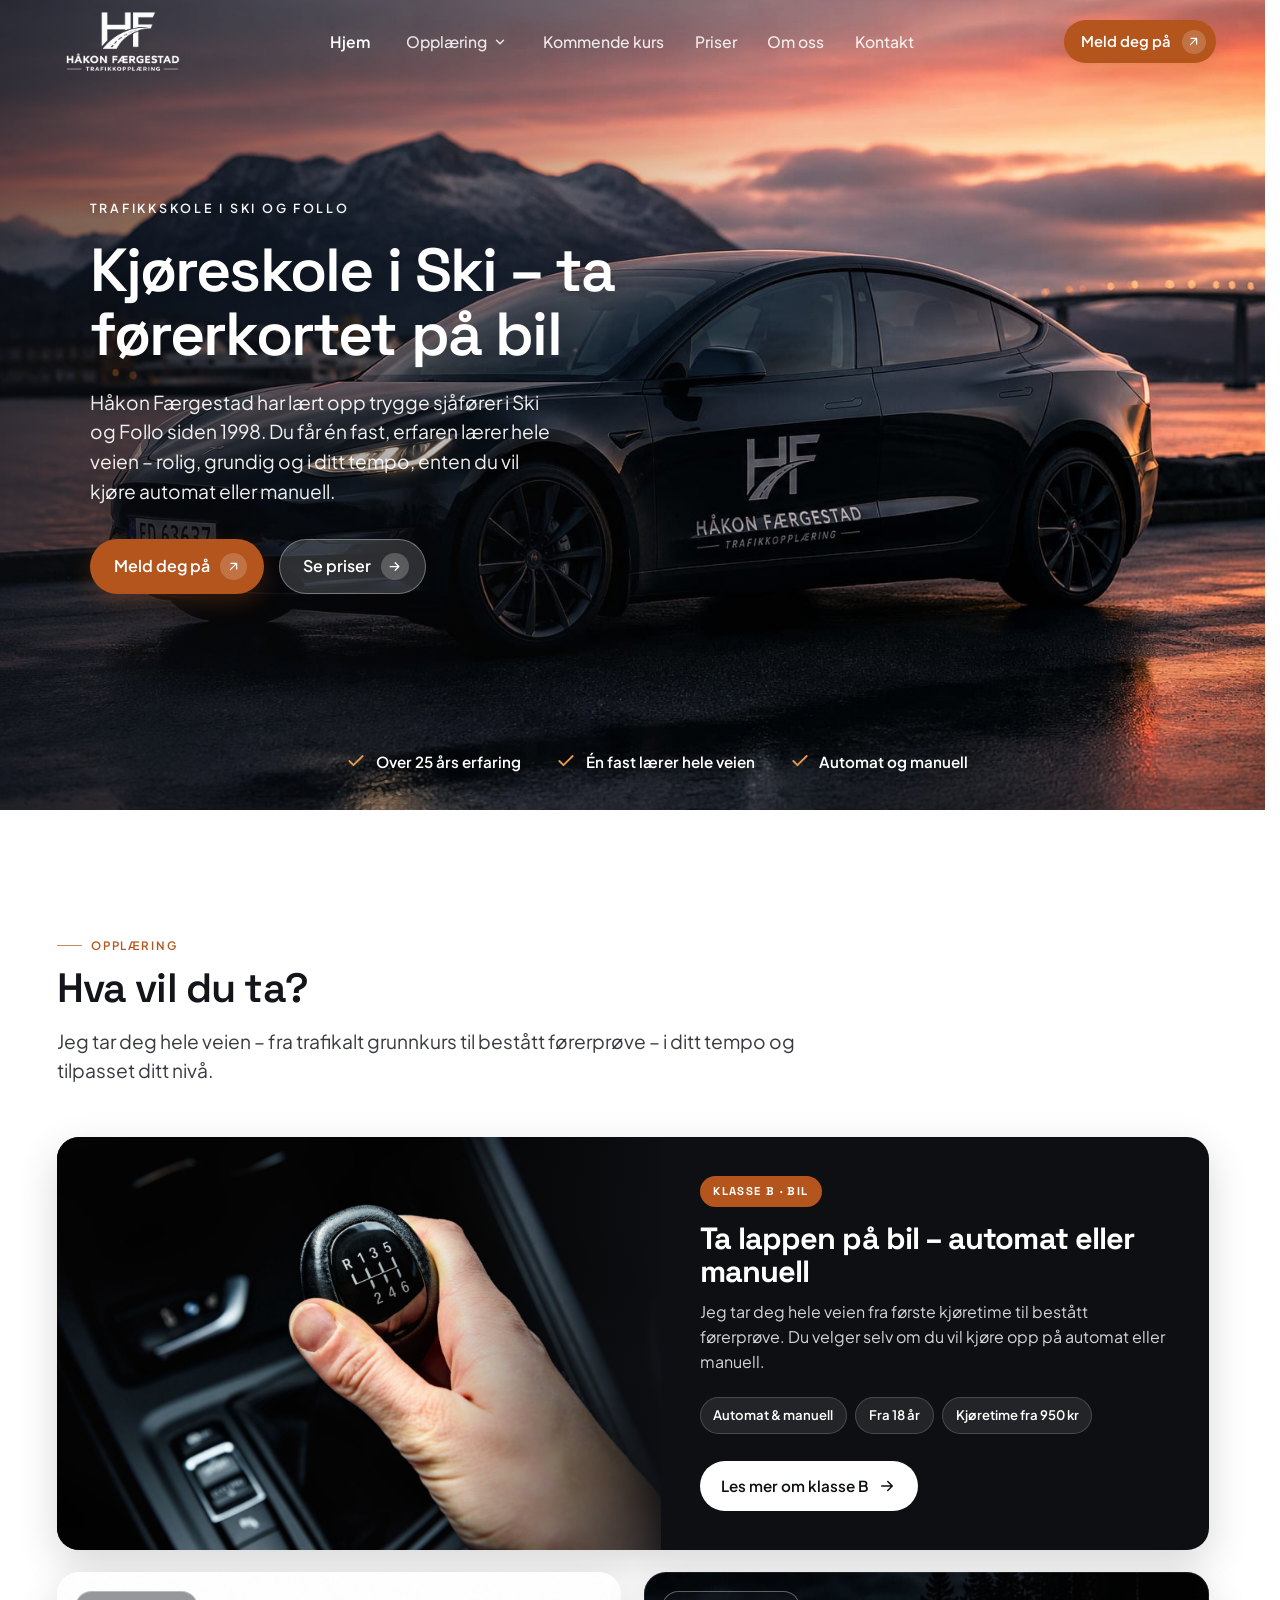
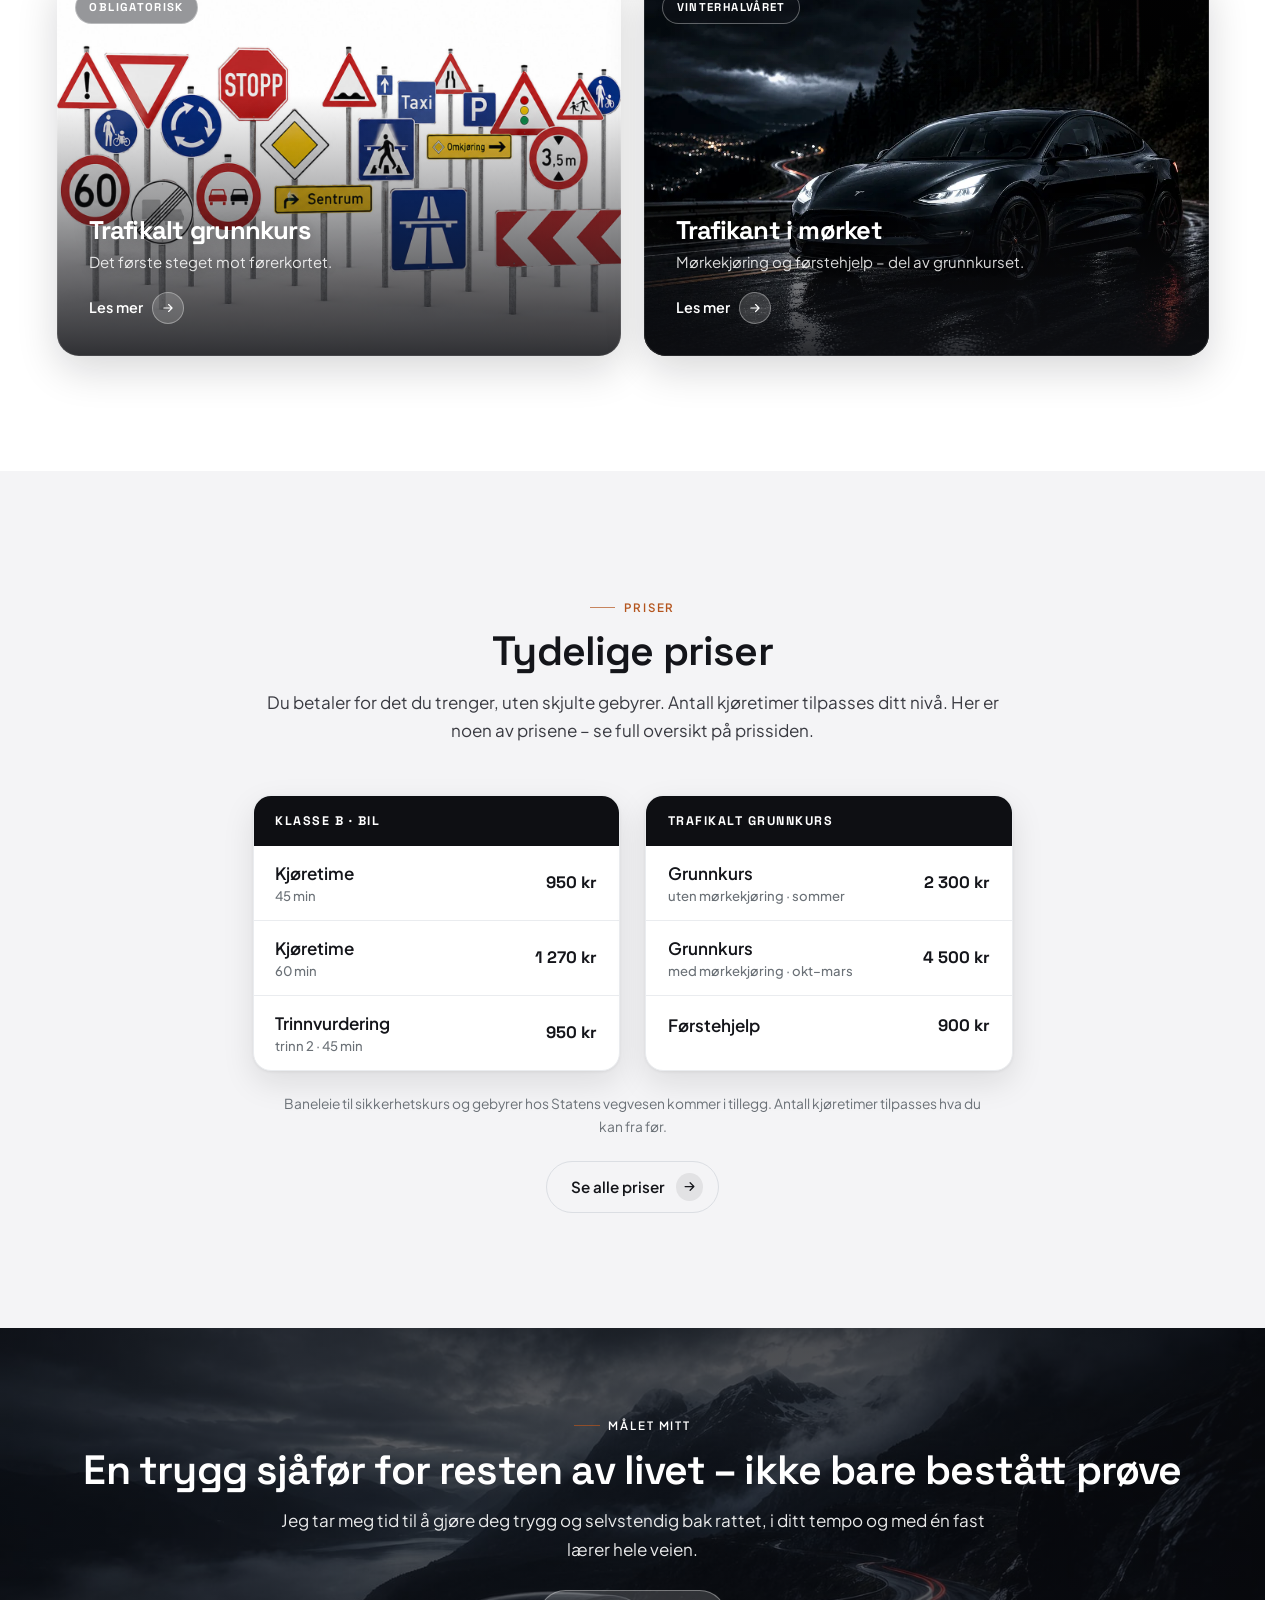
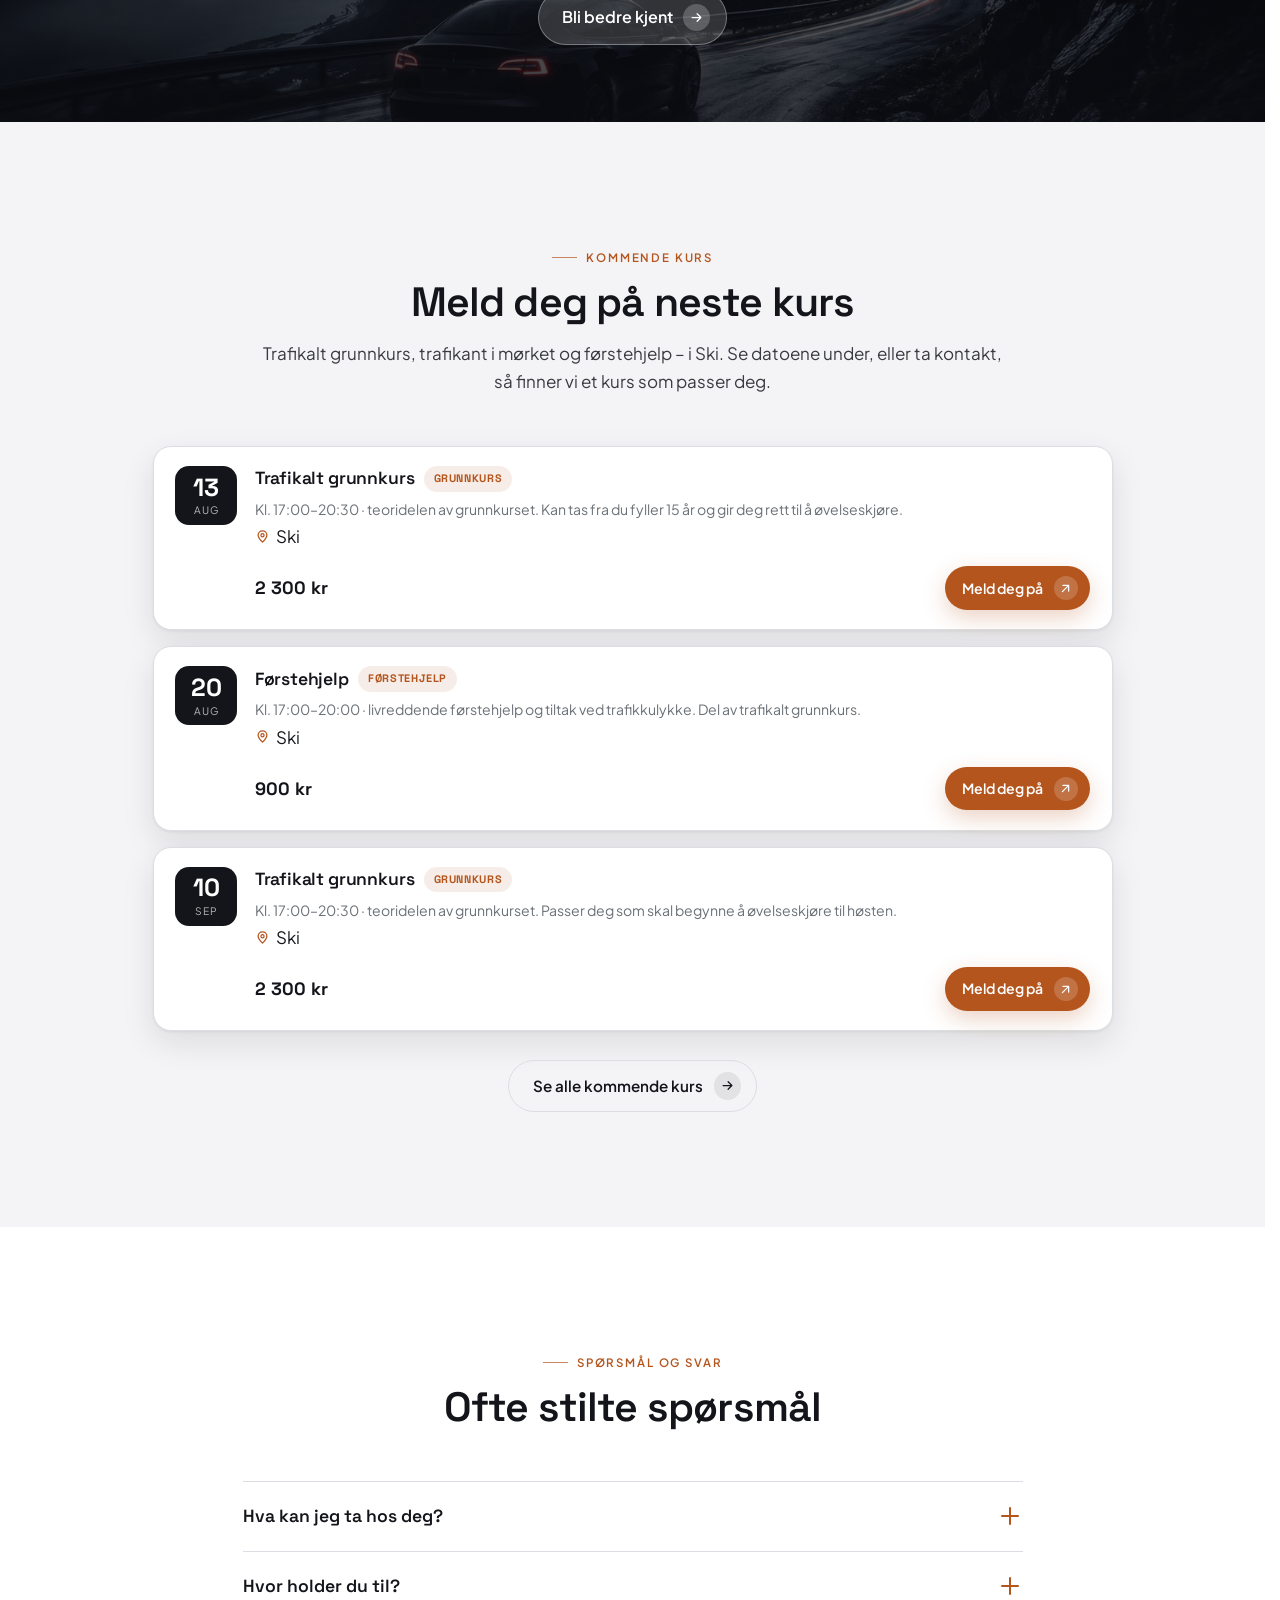
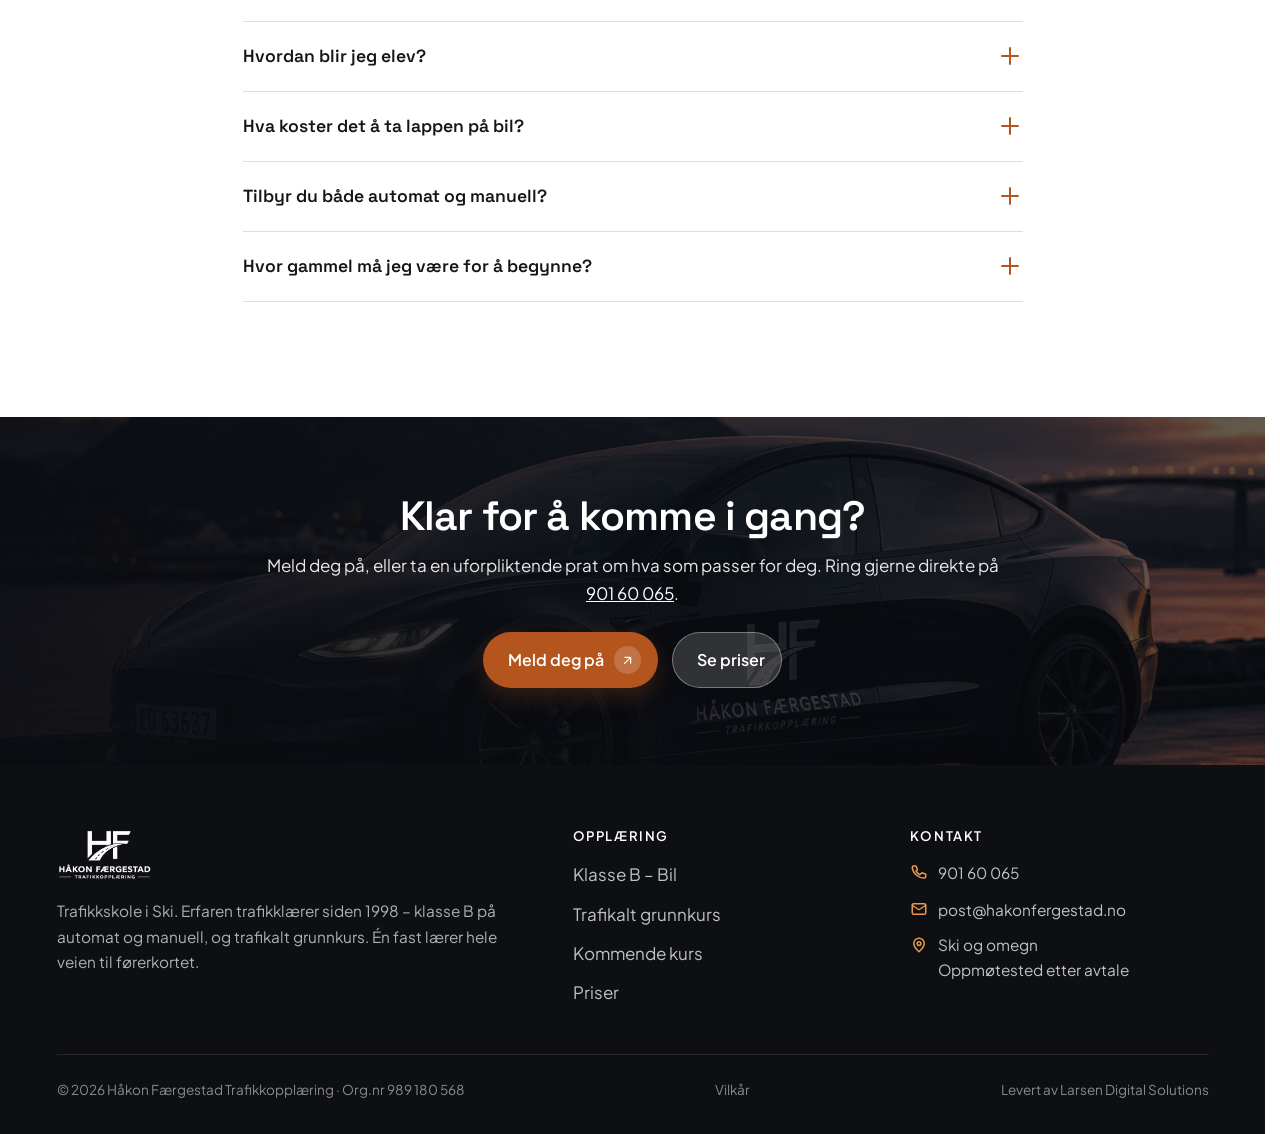
==== index.html @ 49f1399c "Håkon Færgestad Trafikkopplæring – nettside (utkast) Statisk high-end nettside for trafikkskole i Sk" ====
<!DOCTYPE html>
<html lang="nb">
<head>
  <meta charset="UTF-8">
  <meta name="viewport" content="width=device-width, initial-scale=1">
  <script>document.documentElement.classList.add('js')</script>
  <title>Trafikkskole i Ski | Håkon Færgestad Trafikkopplæring</title>
  <meta name="description" content="Ta førerkortet i Ski med Håkon Færgestad – erfaren trafikklærer siden 1998. Klasse B på automat og manuell, og trafikalt grunnkurs. Én fast lærer hele veien.">
  <link rel="canonical" href="https://hakonfergestad.no/">
  <meta name="theme-color" content="#0E0F13">
  <link rel="icon" type="image/png" href="img/favicon.png">
  <link rel="apple-touch-icon" href="img/favicon.png">
  <meta property="og:type" content="website">
  <meta property="og:site_name" content="Håkon Færgestad Trafikkopplæring">
  <meta property="og:locale" content="nb_NO">
  <meta property="og:title" content="Trafikkskole i Ski | Håkon Færgestad Trafikkopplæring">
  <meta property="og:description" content="Erfaren trafikklærer i Ski. Klasse B på automat og manuell, og trafikalt grunnkurs. Én fast lærer hele veien til førerkortet.">
  <meta property="og:url" content="https://hakonfergestad.no/">
  <meta property="og:image" content="https://hakonfergestad.no/img/og.jpg">
  <meta name="twitter:card" content="summary_large_image">
  <meta name="twitter:title" content="Trafikkskole i Ski | Håkon Færgestad Trafikkopplæring">
  <meta name="twitter:description" content="Erfaren trafikklærer i Ski. Klasse B og trafikalt grunnkurs – én fast lærer hele veien.">
  <meta name="twitter:image" content="https://hakonfergestad.no/img/og.jpg">
  <meta name="geo.region" content="NO-02">
  <meta name="geo.placename" content="Ski">
  <link rel="stylesheet" href="css/styles.css?v=41">
  <style>
    .ptease { display: grid; gap: clamp(1.1rem, 2vw, 1.6rem); }
    @media (min-width: 760px) { .ptease { grid-template-columns: 1fr 1fr; } }
    .loc-card { display: flex; flex-direction: column; padding: clamp(1.6rem, 3vw, 2.1rem); }
    .loc-card__tag { display: inline-flex; align-self: flex-start; font-family: var(--font-display); font-weight: 700; font-size: .72rem; letter-spacing: .1em; text-transform: uppercase; color: var(--accent); background: rgba(180,85,30,.1); padding: .36rem .85rem; border-radius: 999px; margin-bottom: 1rem; }
    .loc-card h3 { font-size: 1.45rem; margin-bottom: .9rem; }
    .loc-list { list-style: none; padding: 0; margin: 0 0 1.4rem; display: grid; gap: .8rem; }
    .loc-list li { display: flex; gap: .7rem; align-items: flex-start; font-size: .96rem; color: var(--ink-2); }
    .loc-list svg { flex: none; width: 19px; height: 19px; color: var(--accent); margin-top: 2px; }
    .loc-card .btn-row { margin-top: auto; }
    .prow { display: flex; align-items: center; justify-content: space-between; gap: 1rem; padding: 1rem 1.35rem; }
    .prow + .prow { border-top: 1px solid var(--hairline-soft); }
    .prow__nm { font-weight: 600; color: var(--ink); display: flex; flex-direction: column; gap: .18rem; line-height: 1.3; }
    .prow__nm small { font-weight: 500; font-size: .82rem; color: var(--muted); }
    .prow__pr { font-family: var(--font-display); font-weight: 700; font-size: 1.04rem; white-space: nowrap; color: var(--ink); }
    .pcat { background: var(--surface); border: 1px solid var(--hairline-soft); border-radius: var(--r-card); box-shadow: var(--shadow-sm); overflow: hidden; }
    .pcat__h { font-family: var(--font-display); font-weight: 700; font-size: .78rem; letter-spacing: .12em; text-transform: uppercase; color: #fff; background: var(--bg-deep); padding: .9rem 1.35rem; }
    /* Opplæring – featured + rutenett */
    .klasser { display: grid; gap: clamp(1rem, 1.8vw, 1.4rem); }
    @media (min-width: 900px) { .klasser { grid-template-columns: 1fr 1fr; } .klasse--feature { grid-column: 1 / -1; } }
    .klasse { position: relative; border-radius: 22px; overflow: hidden; isolation: isolate; text-decoration: none; box-shadow: 0 14px 40px rgba(14,15,19,.16); transition: transform .5s var(--ease), box-shadow .5s var(--ease); }
    .klasse:hover { transform: translateY(-6px); box-shadow: 0 30px 66px rgba(14,15,19,.30); }
    .klasse--feature { display: grid; background: var(--bg-deep); color: #fff; }
    @media (min-width: 760px) { .klasse--feature { grid-template-columns: 1.05fr .95fr; min-height: 360px; } .klasse__media::after { content: ''; position: absolute; inset: 0; background: linear-gradient(90deg, rgba(14,15,19,0) 62%, rgba(14,15,19,.92) 100%); } }
    .klasse__media { position: relative; min-height: 230px; overflow: hidden; }
    .klasse__media img { width: 100%; height: 100%; object-fit: cover; transition: transform 1.2s var(--ease); }
    .klasse--feature:hover .klasse__media img { transform: scale(1.06); }
    .klasse__panel { padding: clamp(1.7rem, 3vw, 2.7rem); display: flex; flex-direction: column; justify-content: center; }
    .klasse__tag { align-self: flex-start; font-family: var(--font-display); font-weight: 700; font-size: .71rem; letter-spacing: .12em; text-transform: uppercase; color: #fff; background: var(--accent); padding: .4rem .85rem; border-radius: 999px; margin-bottom: 1rem; }
    .klasse__panel h3 { font-family: var(--font-display); font-weight: 700; font-size: clamp(1.55rem, 2.4vw, 2.15rem); line-height: 1.06; letter-spacing: -.03em; color: #fff; margin: 0 0 .75rem; }
    .klasse__panel p { color: rgba(255,255,255,.82); font-size: 1rem; line-height: 1.55; margin: 0 0 1.4rem; max-width: 42ch; }
    .klasse__chips { list-style: none; padding: 0; margin: 0 0 1.7rem; display: flex; flex-wrap: wrap; gap: .5rem; }
    .klasse__chips li { font-size: .82rem; font-weight: 600; color: #fff; background: rgba(255,255,255,.09); border: 1px solid rgba(255,255,255,.17); padding: .4rem .8rem; border-radius: 999px; }
    .klasse__btn { align-self: flex-start; display: inline-flex; align-items: center; gap: .55rem; font-weight: 600; font-size: .95rem; color: var(--bg-deep); background: #fff; padding: .8rem 1.35rem; border-radius: 999px; transition: background-color .3s var(--ease), color .3s var(--ease), transform .3s var(--ease); }
    .klasse--feature:hover .klasse__btn { background: var(--accent); color: #fff; transform: translateX(3px); }
    .klasse__btn svg { width: 18px; height: 18px; }
    .klasse--img { display: flex; align-items: flex-end; min-height: 340px; color: #fff; }
    @media (min-width: 900px) { .klasse--img { min-height: 384px; } }
    .klasse--img .klasse__tag { position: absolute; top: 1.15rem; left: 1.15rem; z-index: 4; margin: 0; }
    .klasse__bg { position: absolute; inset: 0; z-index: -2; background: var(--bg-deep); }
    .klasse__bg img { width: 100%; height: 100%; object-fit: cover; transition: transform 1.2s var(--ease); }
    .klasse--img:hover .klasse__bg img { transform: scale(1.07); }
    .klasse--img::after { content: ''; position: absolute; inset: 0; z-index: -1; background: linear-gradient(180deg, rgba(14,15,19,0) 32%, rgba(14,15,19,.86) 100%); }
    .klasse--night::after { background: linear-gradient(180deg, rgba(14,15,19,.15) 0%, rgba(14,15,19,0) 34%, rgba(14,15,19,0) 58%, rgba(14,15,19,.5) 78%, rgba(14,15,19,.9) 100%); }
    .klasse--img::before { content: ''; position: absolute; inset: 0; z-index: 3; border-radius: inherit; box-shadow: inset 0 0 0 1px rgba(255,255,255,.1); transition: box-shadow .4s var(--ease); pointer-events: none; }
    .klasse--img:hover::before { box-shadow: inset 0 0 0 1.5px var(--accent); }
    .klasse__cap { padding: clamp(1.5rem, 2.6vw, 2rem); width: 100%; }
    .klasse__tag--glass { background: rgba(20,22,28,.44); border: 1px solid rgba(255,255,255,.34); }
    .klasse__cap h3 { font-family: var(--font-display); font-weight: 700; font-size: clamp(1.4rem, 2vw, 1.7rem); letter-spacing: -.03em; color: #fff; margin: 0 0 .35rem; text-shadow: 0 2px 18px rgba(0,0,0,.4); }
    .klasse__cap p { font-size: .94rem; color: rgba(255,255,255,.85); margin: 0; text-shadow: 0 1px 10px rgba(0,0,0,.35); }
    .klasse__more { display: inline-flex; align-items: center; gap: .6rem; margin-top: 1.1rem; font-weight: 600; font-size: .9rem; color: #fff; }
    .klasse__more svg { width: 32px; height: 32px; padding: 8px; border-radius: 50%; background: rgba(255,255,255,.16); border: 1px solid rgba(255,255,255,.34); transition: transform .4s var(--ease-spring), background-color .3s var(--ease), border-color .3s var(--ease); }
    .klasse--img:hover .klasse__more svg { background: var(--accent); border-color: var(--accent); transform: translateX(4px); }
  </style>
  <script type="application/ld+json">{"@context":"https://schema.org","@type":"DrivingSchool","@id":"https://hakonfergestad.no/#trafikkskole","name":"Håkon Færgestad Trafikkopplæring","description":"Trafikkskole i Ski. Føreropplæring i klasse B (automat og manuell) og trafikalt grunnkurs, med en erfaren trafikklærer.","url":"https://hakonfergestad.no/","image":"https://hakonfergestad.no/img/og.jpg","email":"post@hakonfergestad.no","telephone":"+4790160065","priceRange":"$$","foundingDate":"2006","address":{"@type":"PostalAddress","postalCode":"1400","addressLocality":"Ski","addressRegion":"Akershus","addressCountry":"NO"},"areaServed":[{"@type":"City","name":"Ski"},{"@type":"Place","name":"Nordre Follo"},{"@type":"Place","name":"Ås"},{"@type":"Place","name":"Oppegård"},{"@type":"Place","name":"Kråkstad"},{"@type":"Place","name":"Langhus"},{"@type":"Place","name":"Follo"}],"makesOffer":[{"@type":"Offer","itemOffered":{"@type":"Service","name":"Klasse B – bil (automat og manuell)"}},{"@type":"Offer","itemOffered":{"@type":"Service","name":"Trafikalt grunnkurs"}}]}</script>
</head>
<body>
  <a href="#hovedinnhold" class="skip-link">Hopp til innhold</a>

  <!-- ===================== NAV ===================== -->
  <header class="nav">
    <div class="container nav__inner">
      <a class="brand" href="index.html" aria-label="Håkon Færgestad Trafikkopplæring, forside"><img decoding="async" class="brand__logo" src="img/logo-hvit.png" alt="Håkon Færgestad Trafikkopplæring"></a>

      <nav class="nav__links" aria-label="Hovedmeny">
        <a href="index.html" aria-current="page">Hjem</a>
        <div class="has-dd">
          <button class="dd__btn" aria-haspopup="true" aria-expanded="false">Opplæring
            <svg viewBox="0 0 24 24" fill="none" stroke="currentColor" stroke-width="2.4" stroke-linecap="round" stroke-linejoin="round" aria-hidden="true"><path d="m6 9 6 6 6-6"/></svg>
          </button>
          <div class="dd__panel" role="menu">
            <a href="klasse-b.html" role="menuitem"><span class="dd__ic"><svg viewBox="0 0 24 24" fill="none" stroke="currentColor" stroke-width="2" stroke-linecap="round" stroke-linejoin="round"><path d="M5 13l1.5-4.5A2 2 0 0 1 8.4 7h7.2a2 2 0 0 1 1.9 1.5L19 13M5 13h14v4H5z"/><circle cx="8" cy="17" r="1.4"/><circle cx="16" cy="17" r="1.4"/></svg></span><span><b>Klasse B – Bil</b><span>Automat eller manuell</span></span></a>
            <a href="trafikalt-grunnkurs.html" role="menuitem"><span class="dd__ic"><svg viewBox="0 0 24 24" fill="none" stroke="currentColor" stroke-width="2" stroke-linecap="round" stroke-linejoin="round"><path d="M9 11l3 3L22 4"/><path d="M21 12v7a2 2 0 0 1-2 2H5a2 2 0 0 1-2-2V5a2 2 0 0 1 2-2h11"/></svg></span><span><b>Trafikalt grunnkurs</b><span>Obligatorisk førstesteg</span></span></a>
          </div>
        </div>
        <a href="kommende-kurs.html">Kommende kurs</a>
        <a href="priser.html">Priser</a>
        <a href="om-oss.html">Om oss</a>
        <a href="kontakt.html">Kontakt</a>
      </nav>

      <div class="nav__cta">
        <a class="btn btn--primary" href="kontakt.html">Meld deg på
          <span class="btn__icon" aria-hidden="true"><svg viewBox="0 0 24 24" fill="none" stroke="currentColor" stroke-width="2" stroke-linecap="round" stroke-linejoin="round"><path d="M7 17 17 7M8 7h9v9"/></svg></span>
        </a>
      </div>

      <button class="nav__burger" aria-label="Åpne meny" aria-expanded="false" aria-controls="mobilmeny">
        <span></span><span></span><span></span>
      </button>
    </div>
  </header>

  <!-- mobilmeny -->
  <div class="mobile-menu" id="mobilmeny">
    <a class="m-link" href="index.html">Hjem</a>
    <span class="m-link" style="cursor:default;opacity:.7">Opplæring</span>
    <div class="m-sub">
      <a href="klasse-b.html">Klasse B – Bil</a>
      <a href="trafikalt-grunnkurs.html">Trafikalt grunnkurs</a>
    </div>
    <a class="m-link" href="kommende-kurs.html">Kommende kurs</a>
    <a class="m-link" href="priser.html">Priser</a>
    <a class="m-link" href="om-oss.html">Om oss</a>
    <a class="m-link" href="kontakt.html">Kontakt</a>
    <div class="mobile-menu__foot">
      <a class="btn btn--primary btn--block" href="kontakt.html">Meld deg på
        <span class="btn__icon" aria-hidden="true"><svg viewBox="0 0 24 24" fill="none" stroke="currentColor" stroke-width="2" stroke-linecap="round" stroke-linejoin="round"><path d="M7 17 17 7M8 7h9v9"/></svg></span>
      </a>
    </div>
  </div>

  <main id="hovedinnhold">

    <!-- ===================== HERO ===================== -->
    <section class="hero">
      <div class="hero__bg" aria-hidden="true">
        <img decoding="async" src="img/hf-hero.jpg" alt="" width="1600" height="1067" fetchpriority="high">
      </div>
      <div class="hero__scrim" aria-hidden="true"></div>
      <span data-nav-sentinel style="position:absolute;top:90px;height:1px;width:1px"></span>
      <div class="container hero__inner">
        <div class="hero__main">
          <span class="eyebrow">Trafikkskole i Ski og Follo</span>
          <h1>Kjøreskole i Ski – ta førerkortet på bil</h1>
          <p class="lead">Håkon Færgestad har lært opp trygge sjåfører i Ski og Follo siden 1998. Du får én fast, erfaren lærer hele veien – rolig, grundig og i ditt tempo, enten du vil kjøre automat eller manuell.</p>
          <div class="btn-row">
            <a class="btn btn--primary btn--lg" href="kontakt.html">Meld deg på
              <span class="btn__icon" aria-hidden="true"><svg viewBox="0 0 24 24" fill="none" stroke="currentColor" stroke-width="2" stroke-linecap="round" stroke-linejoin="round"><path d="M7 17 17 7M8 7h9v9"/></svg></span>
            </a>
            <a class="btn btn--glass btn--lg" href="priser.html">Se priser
              <span class="btn__icon" aria-hidden="true"><svg viewBox="0 0 24 24" fill="none" stroke="currentColor" stroke-width="2" stroke-linecap="round" stroke-linejoin="round"><path d="M5 12h14M13 6l6 6-6 6"/></svg></span>
            </a>
          </div>
        </div>
        <div class="hero__badges">
          <span class="hero__badge"><svg viewBox="0 0 24 24" fill="none" stroke="currentColor" stroke-width="2.2" stroke-linecap="round" stroke-linejoin="round" aria-hidden="true"><path d="m20 6-11 11-5-5"/></svg>Over 25 års erfaring</span>
          <span class="hero__badge"><svg viewBox="0 0 24 24" fill="none" stroke="currentColor" stroke-width="2.2" stroke-linecap="round" stroke-linejoin="round" aria-hidden="true"><path d="m20 6-11 11-5-5"/></svg>Én fast lærer hele veien</span>
          <span class="hero__badge"><svg viewBox="0 0 24 24" fill="none" stroke="currentColor" stroke-width="2.2" stroke-linecap="round" stroke-linejoin="round" aria-hidden="true"><path d="m20 6-11 11-5-5"/></svg>Automat og manuell</span>
        </div>
      </div>
    </section>

    <!-- ===================== KLASSER ===================== -->
    <section class="section">
      <div class="container">
        <div class="section-head reveal">
          <span class="eyebrow">Opplæring</span>
          <h2 style="margin-top:.7rem">Hva vil du ta?</h2>
          <p class="lead">Jeg tar deg hele veien – fra trafikalt grunnkurs til bestått førerprøve – i ditt tempo og tilpasset ditt nivå.</p>
        </div>
        <div class="klasser">
          <a class="klasse klasse--feature reveal" href="klasse-b.html">
            <div class="klasse__media"><img decoding="async" src="img/manuell.jpg" alt="Klasse B – kjøreopplæring hos Håkon Færgestad Trafikkopplæring i Ski" loading="lazy" width="900" height="700"></div>
            <div class="klasse__panel">
              <span class="klasse__tag">Klasse B · Bil</span>
              <h3>Ta lappen på bil – automat eller manuell</h3>
              <p>Jeg tar deg hele veien fra første kjøretime til bestått førerprøve. Du velger selv om du vil kjøre opp på automat eller manuell.</p>
              <ul class="klasse__chips">
                <li>Automat &amp; manuell</li>
                <li>Fra 18 år</li>
                <li>Kjøretime fra 950 kr</li>
              </ul>
              <span class="klasse__btn">Les mer om klasse B <svg viewBox="0 0 24 24" fill="none" stroke="currentColor" stroke-width="2" stroke-linecap="round" stroke-linejoin="round" aria-hidden="true"><path d="M5 12h14M13 6l6 6-6 6"/></svg></span>
            </div>
          </a>
          <a class="klasse klasse--img reveal" data-delay="1" href="trafikalt-grunnkurs.html">
            <div class="klasse__bg"><img decoding="async" src="img/trafikalt.jpg" alt="Trafikalt grunnkurs hos Håkon Færgestad Trafikkopplæring i Ski" loading="lazy" width="720" height="560"></div>
            <div class="klasse__cap">
              <span class="klasse__tag klasse__tag--glass">Obligatorisk</span>
              <h3>Trafikalt grunnkurs</h3>
              <p>Det første steget mot førerkortet.</p>
              <span class="klasse__more">Les mer <svg viewBox="0 0 24 24" fill="none" stroke="currentColor" stroke-width="2" stroke-linecap="round" stroke-linejoin="round" aria-hidden="true"><path d="M5 12h14M13 6l6 6-6 6"/></svg></span>
            </div>
          </a>
          <a class="klasse klasse--img klasse--night reveal" data-delay="2" href="trafikalt-grunnkurs.html#morket">
            <div class="klasse__bg"><img decoding="async" src="img/morkekjoring.webp" alt="Trafikant i mørket – mørkekjøring hos Håkon Færgestad Trafikkopplæring" loading="lazy" width="1000" height="667"></div>
            <div class="klasse__cap">
              <span class="klasse__tag klasse__tag--glass">Vinterhalvåret</span>
              <h3>Trafikant i mørket</h3>
              <p>Mørkekjøring og førstehjelp – del av grunnkurset.</p>
              <span class="klasse__more">Les mer <svg viewBox="0 0 24 24" fill="none" stroke="currentColor" stroke-width="2" stroke-linecap="round" stroke-linejoin="round" aria-hidden="true"><path d="M5 12h14M13 6l6 6-6 6"/></svg></span>
            </div>
          </a>
        </div>
      </div>
    </section>

    <!-- ===================== PRISER (teaser) ===================== -->
    <section class="section section--soft">
      <div class="container">
        <div class="section-head section-head--center reveal">
          <span class="eyebrow eyebrow--center">Priser</span>
          <h2>Tydelige priser</h2>
          <p class="measure" style="margin:.9rem auto 0">Du betaler for det du trenger, uten skjulte gebyrer. Antall kjøretimer tilpasses ditt nivå. Her er noen av prisene – se full oversikt på prissiden.</p>
        </div>
        <div class="ptease reveal" style="max-width:760px;margin-inline:auto">
          <div class="pcat">
            <div class="pcat__h">Klasse B · bil</div>
            <div class="prow"><span class="prow__nm">Kjøretime<small>45 min</small></span><span class="prow__pr">950 kr</span></div>
            <div class="prow"><span class="prow__nm">Kjøretime<small>60 min</small></span><span class="prow__pr">1 270 kr</span></div>
            <div class="prow"><span class="prow__nm">Trinnvurdering<small>trinn 2 · 45 min</small></span><span class="prow__pr">950 kr</span></div>
          </div>
          <div class="pcat">
            <div class="pcat__h">Trafikalt grunnkurs</div>
            <div class="prow"><span class="prow__nm">Grunnkurs<small>uten mørkekjøring · sommer</small></span><span class="prow__pr">2 300 kr</span></div>
            <div class="prow"><span class="prow__nm">Grunnkurs<small>med mørkekjøring · okt–mars</small></span><span class="prow__pr">4 500 kr</span></div>
            <div class="prow"><span class="prow__nm">Førstehjelp</span><span class="prow__pr">900 kr</span></div>
          </div>
        </div>
        <p class="price-note center" style="margin-top:1.4rem;max-width:70ch;margin-inline:auto">Baneleie til sikkerhetskurs og gebyrer hos Statens vegvesen kommer i tillegg. Antall kjøretimer tilpasses hva du kan fra før.</p>
        <div class="center reveal" style="margin-top:1.4rem">
          <a class="btn btn--ghost" href="priser.html">Se alle priser<span class="btn__icon" aria-hidden="true"><svg viewBox="0 0 24 24" fill="none" stroke="currentColor" stroke-width="2" stroke-linecap="round" stroke-linejoin="round"><path d="M5 12h14M13 6l6 6-6 6"/></svg></span></a>
        </div>
      </div>
    </section>

    <!-- ===================== STATEMENT-BÅND ===================== -->
    <section class="cta-band section--tight">
      <div class="cta-band__bg" aria-hidden="true"><img decoding="async" loading="lazy" src="img/hf-bg.jpg" alt=""></div>
      <div class="cta-band__scrim" aria-hidden="true" style="background:linear-gradient(180deg, rgba(11,13,18,.74) 0%, rgba(11,13,18,.64) 55%, rgba(11,13,18,.82) 100%)"></div>
      <div class="container center">
        <span class="eyebrow eyebrow--center" style="color:#fff">Målet mitt</span>
        <h2 style="margin-top:.8rem">En trygg sjåfør for resten av livet – ikke bare bestått prøve</h2>
        <p class="measure" style="margin:.9rem auto 1.7rem">Jeg tar meg tid til å gjøre deg trygg og selvstendig bak rattet, i ditt tempo og med én fast lærer hele veien.</p>
        <div class="btn-row" style="justify-content:center">
          <a class="btn btn--glass btn--lg" href="om-oss.html">Bli bedre kjent<span class="btn__icon" aria-hidden="true"><svg viewBox="0 0 24 24" fill="none" stroke="currentColor" stroke-width="2" stroke-linecap="round" stroke-linejoin="round"><path d="M5 12h14M13 6l6 6-6 6"/></svg></span></a>
        </div>
      </div>
    </section>

    <!-- ===================== KOMMENDE KURS ===================== -->
    <section class="section section--soft">
      <div class="container">
        <div class="section-head section-head--center reveal">
          <span class="eyebrow eyebrow--center">Kommende kurs</span>
          <h2>Meld deg på neste kurs</h2>
          <p class="measure" style="margin:.9rem auto 0">Trafikalt grunnkurs, trafikant i mørket og førstehjelp – i Ski. Se datoene under, eller ta kontakt, så finner vi et kurs som passer deg.</p>
        </div>
        <div class="ko-grid reveal">
          <article class="ko-card">
            <div class="ko-date"><b>13</b><span>Aug</span></div>
            <div class="ko-body">
              <div class="ko-top"><h3>Trafikalt grunnkurs</h3><span class="ko-tag">Grunnkurs</span></div>
              <p class="ko-meta">Kl. 17:00–20:30 · teoridelen av grunnkurset. Kan tas fra du fyller 15 år og gir deg rett til å øvelseskjøre.</p>
              <div class="ko-loc"><svg viewBox="0 0 24 24" fill="none" stroke="currentColor" stroke-width="2" stroke-linecap="round" stroke-linejoin="round" aria-hidden="true"><path d="M12 21s-7-6.5-7-11a7 7 0 0 1 14 0c0 4.5-7 11-7 11Z"/><circle cx="12" cy="10" r="2.5"/></svg><span>Ski</span></div>
              <div class="ko-foot"><span class="ko-price">2 300 kr</span><a class="btn btn--primary btn--sm" href="kontakt.html">Meld deg på<span class="btn__icon" aria-hidden="true"><svg viewBox="0 0 24 24" fill="none" stroke="currentColor" stroke-width="2" stroke-linecap="round" stroke-linejoin="round"><path d="M7 17 17 7M8 7h9v9"/></svg></span></a></div>
            </div>
          </article>
          <article class="ko-card">
            <div class="ko-date"><b>20</b><span>Aug</span></div>
            <div class="ko-body">
              <div class="ko-top"><h3>Førstehjelp</h3><span class="ko-tag">Førstehjelp</span></div>
              <p class="ko-meta">Kl. 17:00–20:00 · livreddende førstehjelp og tiltak ved trafikkulykke. Del av trafikalt grunnkurs.</p>
              <div class="ko-loc"><svg viewBox="0 0 24 24" fill="none" stroke="currentColor" stroke-width="2" stroke-linecap="round" stroke-linejoin="round" aria-hidden="true"><path d="M12 21s-7-6.5-7-11a7 7 0 0 1 14 0c0 4.5-7 11-7 11Z"/><circle cx="12" cy="10" r="2.5"/></svg><span>Ski</span></div>
              <div class="ko-foot"><span class="ko-price">900 kr</span><a class="btn btn--primary btn--sm" href="kontakt.html">Meld deg på<span class="btn__icon" aria-hidden="true"><svg viewBox="0 0 24 24" fill="none" stroke="currentColor" stroke-width="2" stroke-linecap="round" stroke-linejoin="round"><path d="M7 17 17 7M8 7h9v9"/></svg></span></a></div>
            </div>
          </article>
          <article class="ko-card">
            <div class="ko-date"><b>10</b><span>Sep</span></div>
            <div class="ko-body">
              <div class="ko-top"><h3>Trafikalt grunnkurs</h3><span class="ko-tag">Grunnkurs</span></div>
              <p class="ko-meta">Kl. 17:00–20:30 · teoridelen av grunnkurset. Passer deg som skal begynne å øvelseskjøre til høsten.</p>
              <div class="ko-loc"><svg viewBox="0 0 24 24" fill="none" stroke="currentColor" stroke-width="2" stroke-linecap="round" stroke-linejoin="round" aria-hidden="true"><path d="M12 21s-7-6.5-7-11a7 7 0 0 1 14 0c0 4.5-7 11-7 11Z"/><circle cx="12" cy="10" r="2.5"/></svg><span>Ski</span></div>
              <div class="ko-foot"><span class="ko-price">2 300 kr</span><a class="btn btn--primary btn--sm" href="kontakt.html">Meld deg på<span class="btn__icon" aria-hidden="true"><svg viewBox="0 0 24 24" fill="none" stroke="currentColor" stroke-width="2" stroke-linecap="round" stroke-linejoin="round"><path d="M7 17 17 7M8 7h9v9"/></svg></span></a></div>
            </div>
          </article>
        </div>
        <div class="center reveal" style="margin-top:1.8rem"><a class="btn btn--ghost" href="kommende-kurs.html">Se alle kommende kurs<span class="btn__icon" aria-hidden="true"><svg viewBox="0 0 24 24" fill="none" stroke="currentColor" stroke-width="2" stroke-linecap="round" stroke-linejoin="round"><path d="M5 12h14M13 6l6 6-6 6"/></svg></span></a></div>
      </div>
    </section>

    <!-- ===================== FAQ ===================== -->
    <section class="section">
      <div class="container">
        <div class="section-head section-head--center reveal">
          <span class="eyebrow eyebrow--center">Spørsmål og svar</span>
          <h2>Ofte stilte spørsmål</h2>
        </div>
        <div class="faq reveal" style="max-width:780px;margin-inline:auto">
          <details><summary>Hva kan jeg ta hos deg? <span class="faq__icon" aria-hidden="true"></span></summary><div class="faq__body"><p>Jeg tilbyr klasse B (bil – automat og manuell) og trafikalt grunnkurs med trafikant i mørket og førstehjelp. Jeg holder til i Ski og kjører i Ski og Follo-området.</p></div></details>
          <details><summary>Hvor holder du til? <span class="faq__icon" aria-hidden="true"></span></summary><div class="faq__body"><p>Jeg er i Ski, og opplæringen foregår i Ski, Nordre Follo og resten av Follo. Vi avtaler oppmøtested som passer deg. Ta kontakt på <a href="tel:+4790160065">901 60 065</a> eller <a href="mailto:post@hakonfergestad.no">post@hakonfergestad.no</a>.</p></div></details>
          <details><summary>Hvordan blir jeg elev? <span class="faq__icon" aria-hidden="true"></span></summary><div class="faq__body"><p>Ta kontakt via «Meld deg på», ring eller send e-post, så registrerer jeg deg som elev og vi avtaler oppstart og kjøretimer direkte. Du trenger ikke logge inn noe sted.</p></div></details>
          <details><summary>Hva koster det å ta lappen på bil? <span class="faq__icon" aria-hidden="true"></span></summary><div class="faq__body"><p>Du betaler for det du trenger. En kjøretime på 45 minutter koster 950 kr, og antall timer tilpasses hva du kan fra før. Se full oversikt på <a href="priser.html">prissiden</a>. Baneleie og gebyrer hos Statens vegvesen kommer i tillegg.</p></div></details>
          <details><summary>Tilbyr du både automat og manuell? <span class="faq__icon" aria-hidden="true"></span></summary><div class="faq__body"><p>Ja. Tar du førerprøven på automat, gjelder førerkortet kun automatbiler. Med manuell lærer du clutch og gir og kan kjøre alle biler. Vi finner ut sammen hva som passer best for deg.</p></div></details>
          <details><summary>Hvor gammel må jeg være for å begynne? <span class="faq__icon" aria-hidden="true"></span></summary><div class="faq__body"><p>Du kan ta trafikalt grunnkurs fra du fyller 15 år og øvelseskjøre bil fra 16 år. Førerkort i klasse B får du tidligst ved fylte 18 år.</p></div></details>
        </div>
      </div>
    </section>
    <script type="application/ld+json">{"@context":"https://schema.org","@type":"FAQPage","mainEntity":[{"@type":"Question","name":"Hva kan jeg ta hos deg?","acceptedAnswer":{"@type":"Answer","text":"Klasse B (bil – automat og manuell) og trafikalt grunnkurs med trafikant i mørket og førstehjelp. Håkon Færgestad holder til i Ski og kjører i Ski og Follo-området."}},{"@type":"Question","name":"Hvor holder du til?","acceptedAnswer":{"@type":"Answer","text":"I Ski. Opplæringen foregår i Ski, Nordre Follo og resten av Follo, med oppmøtested etter avtale. Ta kontakt på 901 60 065 eller post@hakonfergestad.no."}},{"@type":"Question","name":"Hva koster det å ta lappen på bil?","acceptedAnswer":{"@type":"Answer","text":"En kjøretime på 45 minutter koster 950 kr, og antall timer tilpasses hva du kan fra før. Baneleie og gebyrer hos Statens vegvesen kommer i tillegg."}},{"@type":"Question","name":"Tilbyr du både automat og manuell?","acceptedAnswer":{"@type":"Answer","text":"Ja. Tar du førerprøven på automat, gjelder førerkortet kun automatbiler. Med manuell kan du kjøre alle biler."}},{"@type":"Question","name":"Hvor gammel må jeg være for å begynne?","acceptedAnswer":{"@type":"Answer","text":"Trafikalt grunnkurs fra 15 år, øvelseskjøring bil fra 16 år, førerkort klasse B fra 18 år."}}]}</script>

    <!-- ===================== CTA ===================== -->
    <section class="cta-band section--tight">
      <div class="cta-band__bg" aria-hidden="true"><img decoding="async" src="img/hf-hero.jpg" alt=""></div>
      <div class="cta-band__scrim" aria-hidden="true"></div>
      <div class="container center">
        <h2>Klar for å komme i gang?</h2>
        <p class="measure" style="margin:.8rem auto 1.6rem">Meld deg på, eller ta en uforpliktende prat om hva som passer for deg. Ring gjerne direkte på <a href="tel:+4790160065" style="color:#fff;text-decoration:underline">901 60 065</a>.</p>
        <div class="btn-row" style="justify-content:center">
          <a class="btn btn--primary btn--lg" href="kontakt.html">Meld deg på<span class="btn__icon" aria-hidden="true"><svg viewBox="0 0 24 24" fill="none" stroke="currentColor" stroke-width="2" stroke-linecap="round" stroke-linejoin="round"><path d="M7 17 17 7M8 7h9v9"/></svg></span></a>
          <a class="btn btn--glass btn--lg" href="priser.html">Se priser</a>
        </div>
      </div>
    </section>

  </main>

  <!-- ===================== FOOTER ===================== -->
  <footer class="footer">
    <div class="container">
      <div class="footer__grid">
        <div>
          <a class="brand" href="index.html" aria-label="Håkon Færgestad Trafikkopplæring, forside">
            <img decoding="async" class="brand__logo" src="img/logo-hvit.png" style="height:52px;width:auto;background:none;padding:0;border:0;border-radius:0;box-shadow:none" alt="Håkon Færgestad Trafikkopplæring">
          </a>
          <p class="footer__about">Trafikkskole i Ski. Erfaren trafikklærer siden 1998 – klasse B på automat og manuell, og trafikalt grunnkurs. Én fast lærer hele veien til førerkortet.</p>
        </div>
        <div>
          <h4>Opplæring</h4>
          <ul>
            <li><a href="klasse-b.html">Klasse B – Bil</a></li>
            <li><a href="trafikalt-grunnkurs.html">Trafikalt grunnkurs</a></li>
            <li><a href="kommende-kurs.html">Kommende kurs</a></li>
            <li><a href="priser.html">Priser</a></li>
          </ul>
        </div>
        <div>
          <h4>Kontakt</h4>
          <ul class="footer__contact">
            <li><svg viewBox="0 0 24 24" fill="none" stroke="currentColor" stroke-width="2" stroke-linecap="round" stroke-linejoin="round" aria-hidden="true"><path d="M5 4h3l2 5-2 1.5a11 11 0 0 0 5 5L16 13l5 2v3a2 2 0 0 1-2 2A16 16 0 0 1 3 6a2 2 0 0 1 2-2Z"/></svg><a href="tel:+4790160065">901 60 065</a></li><li><svg viewBox="0 0 24 24" fill="none" stroke="currentColor" stroke-width="2" stroke-linecap="round" stroke-linejoin="round" aria-hidden="true"><rect x="3" y="5" width="18" height="14" rx="2"/><path d="m3 7 9 6 9-6"/></svg><a href="mailto:post@hakonfergestad.no">post@hakonfergestad.no</a></li>
            <li><svg viewBox="0 0 24 24" fill="none" stroke="currentColor" stroke-width="2" stroke-linecap="round" stroke-linejoin="round" aria-hidden="true"><path d="M12 21s-7-6.5-7-11a7 7 0 0 1 14 0c0 4.5-7 11-7 11Z"/><circle cx="12" cy="10" r="2.5"/></svg><span style="line-height:1.6">Ski og omegn<br>Oppmøtested etter avtale</span></li>
          </ul>
        </div>
      </div>
      <div class="footer__bar">
        <span>© <span data-year>2026</span> Håkon Færgestad Trafikkopplæring · Org.nr 989 180 568</span>
        <a href="vilkar.html">Vilkår</a>
        <span>Levert av Larsen Digital Solutions</span>
      </div>
    </div>
  </footer>

  <!-- mobil sticky-bar -->
  <div class="mbar">
    <a class="btn btn--ghost" href="priser.html">Se priser</a>
    <a class="btn btn--primary" href="kontakt.html">Meld deg på
      <span class="btn__icon" aria-hidden="true"><svg viewBox="0 0 24 24" fill="none" stroke="currentColor" stroke-width="2" stroke-linecap="round" stroke-linejoin="round"><path d="M7 17 17 7M8 7h9v9"/></svg></span>
    </a>
  </div>

  <script src="js/main.js?v=13" defer></script>
</body>
</html>
---- css/styles.css ----
/* =====================================================================
   Thor Trafikk — designsystem (Molde)
   Palett: "Veibane". Grønn = funksjonell aksent (handling/godkjent),
   rød = sjelden merkevare-spark (logo, tynn understrek), gull = stjerner.
   Radius: knapper = pill, kort = 18px, input = 10px.
   Fonter: Space Grotesk (display) + Plus Jakarta Sans (brødtekst), selvhostet.
   ===================================================================== */

/* ---------- Fonter ---------- */
@font-face { font-family: 'Space Grotesk'; font-style: normal; font-weight: 500; font-display: swap; src: url('../fonts/space-grotesk-500.woff2') format('woff2'); }
@font-face { font-family: 'Space Grotesk'; font-style: normal; font-weight: 600; font-display: swap; src: url('../fonts/space-grotesk-600.woff2') format('woff2'); }
@font-face { font-family: 'Space Grotesk'; font-style: normal; font-weight: 700; font-display: swap; src: url('../fonts/space-grotesk-700.woff2') format('woff2'); }
@font-face { font-family: 'Plus Jakarta Sans'; font-style: normal; font-weight: 400; font-display: swap; src: url('../fonts/jakarta-400.woff2') format('woff2'); }
@font-face { font-family: 'Plus Jakarta Sans'; font-style: normal; font-weight: 500; font-display: swap; src: url('../fonts/jakarta-500.woff2') format('woff2'); }
@font-face { font-family: 'Plus Jakarta Sans'; font-style: normal; font-weight: 600; font-display: swap; src: url('../fonts/jakarta-600.woff2') format('woff2'); }
@font-face { font-family: 'Plus Jakarta Sans'; font-style: normal; font-weight: 700; font-display: swap; src: url('../fonts/jakarta-700.woff2') format('woff2'); }

/* ---------- Tokens ---------- */
:root {
  --ink: #14151A;          /* tekst – nær sort */
  --ink-2: #3A3B42;        /* sekundær tekst */
  --muted: #6B7177;        /* dempet */
  --brand: #17181D;        /* nær sort: solid-nav-lenker, aksent på lyst */
  --brand-dark: #000000;
  --accent: #B4551E;       /* HF kobber/amber – CTA-bakgrunn (hvit tekst, AA ~4.9:1) */
  --accent-hover: #9A4718;
  --accent-bright: #E8994F;/* dekor: lys amber på mørk bakgrunn */
  --spark: #B4551E;        /* kobber-spark fra solnedgangen i heroen */
  --gold: #E8994F;         /* stjerner / dekor */
  --bg: #FFFFFF;           /* hvit base – luftig; kort popper via kant + skygge */
  --bg-soft: #F4F4F6;      /* svært lett grå vekslingsseksjon */
  --bg-deep: #0E0F13;      /* mørk seksjon / footer – nær sort */
  --surface: #FFFFFF;
  --hairline: #DBDEE3;
  --hairline-soft: #EAECEF;

  --r-card: 18px;
  --r-card-inner: 12px;
  --r-input: 10px;
  --r-sm: 8px;
  --r-pill: 999px;

  --shadow-sm: 0 1px 3px rgba(17,18,22,.06), 0 12px 32px rgba(17,18,22,.10);
  --shadow-md: 0 6px 20px rgba(17,18,22,.08), 0 22px 48px rgba(17,18,22,.12);
  --shadow-lg: 0 30px 70px rgba(23,24,29,.16);

  --ease: cubic-bezier(0.16, 1, 0.3, 1);
  --ease-spring: cubic-bezier(0.32, 0.72, 0, 1);

  --font-display: 'Space Grotesk', ui-sans-serif, system-ui, sans-serif;
  --font-body: 'Plus Jakarta Sans', ui-sans-serif, system-ui, sans-serif;

  --maxw: 1200px;
  --nav-h: 84px;
}

/* ---------- Reset / base ---------- */
*, *::before, *::after { box-sizing: border-box; }
* { margin: 0; }
html { scroll-behavior: smooth; -webkit-text-size-adjust: 100%; scrollbar-gutter: stable; scroll-padding-top: calc(var(--nav-h) + 16px); }
body {
  font-family: var(--font-body);
  color: var(--ink);
  background: var(--bg);
  font-size: 1.0625rem;
  line-height: 1.65;
  -webkit-font-smoothing: antialiased;
  text-rendering: optimizeLegibility;
  overflow-x: hidden;
}
img { display: block; max-width: 100%; height: auto; }
a { color: inherit; text-decoration: none; }
button { font: inherit; cursor: pointer; }
[hidden] { display: none !important; }
:focus-visible { outline: 2px solid var(--accent-bright); outline-offset: 3px; border-radius: 4px; }

/* ---------- Typografi ---------- */
h1, h2, h3, h4 { font-family: var(--font-display); font-weight: 600; line-height: 1.08; letter-spacing: -0.02em; color: var(--ink); }
.h-display { font-size: clamp(2.6rem, 6vw, 4.6rem); font-weight: 700; line-height: 1.02; letter-spacing: -0.03em; }
h1 { font-size: clamp(2.1rem, 4.2vw, 3.25rem); }
h2 { font-size: clamp(1.8rem, 3.2vw, 2.6rem); }
h3 { font-size: clamp(1.2rem, 1.6vw, 1.45rem); letter-spacing: -0.01em; }
p { color: var(--ink-2); }
.lead { font-size: clamp(1.1rem, 1.5vw, 1.3rem); color: var(--ink-2); line-height: 1.55; }
.measure { max-width: 62ch; }
.muted { color: var(--muted); }
strong { font-weight: 600; color: var(--ink); }
.prose p + p { margin-top: 1rem; }
.prose h3 { margin: 2rem 0 .6rem; }
.prose ul { margin: 1rem 0 0; padding-left: 0; list-style: none; display: grid; gap: .7rem; }
.prose ul li { position: relative; padding-left: 1.6rem; color: var(--ink-2); }
.prose ul li::before { content: ""; position: absolute; left: 0; top: .62em; width: 8px; height: 8px; border-radius: 50%; background: var(--accent); }

.eyebrow {
  display: inline-flex; align-items: center; gap: .55rem;
  font-family: var(--font-body); font-weight: 600;
  font-size: .72rem; letter-spacing: .16em; text-transform: uppercase;
  color: var(--accent);
}
.eyebrow::before { content: ""; width: 1.6rem; height: 1px; background: var(--accent); display: inline-block; opacity: .7; }
.eyebrow--center { justify-content: center; }

/* ---------- Layout ---------- */
.container { width: 100%; max-width: var(--maxw); margin-inline: auto; padding-inline: 24px; }
.container--narrow { max-width: 860px; }
.section { padding-block: clamp(72px, 9vw, 132px); }
.section--soft { background: var(--bg-soft); }
.section--deep { background: var(--bg-deep); color: #ECEEF1; }
.section--tight { padding-block: clamp(56px, 6vw, 88px); }
.section-head { max-width: 64ch; margin-bottom: clamp(2.2rem, 4vw, 3.4rem); }
.section-head h2 { margin-top: .8rem; }
.section-head p { margin-top: 1rem; }
.section-head--center { margin-inline: auto; text-align: center; }

.grid { display: grid; gap: clamp(1.1rem, 2vw, 1.6rem); }
@media (min-width: 768px) {
  .grid-2 { grid-template-columns: repeat(2, 1fr); }
  .grid-3 { grid-template-columns: repeat(3, 1fr); }
  .grid-4 { grid-template-columns: repeat(4, 1fr); }
}

/* ---------- Knapper ---------- */
.btn {
  display: inline-flex; align-items: center; gap: .65rem;
  font-family: var(--font-body); font-weight: 600; font-size: .95rem;
  padding: .72rem .95rem .72rem 1.35rem;
  border-radius: var(--r-pill); border: 1px solid transparent;
  transition: transform .4s var(--ease-spring), background-color .3s var(--ease), box-shadow .3s var(--ease), color .3s var(--ease), border-color .3s var(--ease);
  white-space: nowrap;
}
.btn:active { transform: scale(.975); }
.btn__icon { display: grid; place-items: center; width: 1.7rem; height: 1.7rem; border-radius: var(--r-pill); background: rgba(255,255,255,.18); transition: transform .45s var(--ease-spring), background-color .3s var(--ease); }
.btn__icon svg { width: 15px; height: 15px; }
.btn:hover .btn__icon { transform: translate(2px, -1px); }

.btn--primary { background: var(--accent); color: #fff; box-shadow: 0 8px 22px rgba(180,85,30,.26); }
.btn--primary:hover { background: var(--accent-hover); box-shadow: 0 12px 30px rgba(180,85,30,.32); }

.btn--ghost { background: transparent; color: var(--ink); border-color: var(--hairline); padding-left: 1.5rem; }
.btn--ghost:hover { border-color: var(--brand); background: rgba(23,24,29,.04); }
.btn--ghost .btn__icon { background: rgba(23,24,29,.08); color: var(--brand); }

.btn--glass { background: rgba(255,255,255,.16); color: #fff; border-color: rgba(255,255,255,.34); padding-left: 1.5rem; }
.btn--glass:hover { background: rgba(255,255,255,.2); }
.btn--glass .btn__icon { background: rgba(255,255,255,.22); }

.btn--lg { font-size: 1rem; padding: .82rem 1rem .82rem 1.45rem; }
.btn--block { display: flex; justify-content: center; width: 100%; }
.btn-row { display: flex; flex-wrap: wrap; gap: .9rem; }

/* ---------- Navigasjon ---------- */
.nav { position: fixed; inset: 0 0 auto 0; z-index: 100; height: var(--nav-h); display: flex; align-items: center; transition: background-color .4s var(--ease), box-shadow .4s var(--ease), border-color .4s var(--ease); border-bottom: 1px solid transparent; }
.nav__inner { display: flex; align-items: center; justify-content: space-between; gap: 1.25rem; width: 100%; }
.nav.is-solid { background: rgba(255,255,255,.97); border-color: var(--hairline-soft); box-shadow: var(--shadow-sm); }
.brand { display: inline-flex; align-items: center; }
.brand__logo { height: 42px; width: auto; display: block; transition: filter .4s var(--ease); }
/* HF-logoen er hvit: vises hvit over mørk hero, blir svart når nav blir solid ved scroll */
.nav.is-solid .brand__logo { filter: brightness(0); }
/* men behold hvit logo når mobilmenyen er åpen (mørkt overlegg) */
body.menu-open .brand__logo { filter: none !important; }
/* tekstlogo-fallback til ekte logo er på plass */
.brand__text { font-family: var(--font-display); font-weight: 700; font-size: 1.35rem; letter-spacing: -0.02em; color: #fff; display: inline-flex; align-items: center; gap: .55rem; transition: color .4s var(--ease); }
.nav.is-solid .brand__text { color: var(--ink); }
.brand__text .spark { color: var(--spark); }
.brand__mark { width: 30px; height: 30px; flex: none; }

.nav__links { display: none; align-items: center; gap: 1.9rem; }
.nav__links > a, .dd__btn { font-weight: 500; font-size: .98rem; color: rgba(255,255,255,.88); transition: color .25s var(--ease); background: none; border: 0; font-family: var(--font-body); }
.nav.is-solid .nav__links > a, .nav.is-solid .dd__btn { color: var(--ink-2); }
.nav__links > a:hover, .dd__btn:hover { color: #fff; }
.nav.is-solid .nav__links > a:hover, .nav.is-solid .dd__btn:hover { color: var(--brand); }
.nav__links a[aria-current="page"] { color: #fff; font-weight: 600; }
.nav.is-solid .nav__links a[aria-current="page"] { color: var(--brand); }

/* dropdown */
.has-dd { position: relative; }
.dd__btn { display: inline-flex; align-items: center; gap: .35rem; cursor: pointer; }
.dd__btn svg { width: 14px; height: 14px; transition: transform .3s var(--ease); }
.has-dd:hover .dd__btn svg, .dd__btn[aria-expanded="true"] svg { transform: rotate(180deg); }
.dd__panel {
  position: absolute; top: calc(100% + 18px); left: 50%; transform: translateX(-50%) translateY(10px);
  min-width: 348px; background: #fff; border: 1px solid var(--hairline-soft); border-radius: 18px;
  box-shadow: 0 2px 8px rgba(17,18,22,.04), 0 24px 56px rgba(17,18,22,.16); padding: .5rem;
  opacity: 0; visibility: hidden; transition: opacity .28s var(--ease), transform .45s var(--ease-spring), visibility .28s; z-index: 50;
}
/* liten pil opp mot knappen */
.dd__panel::before { content: ""; position: absolute; top: -7px; left: 50%; transform: translateX(-50%) rotate(45deg); width: 14px; height: 14px; background: #fff; border-left: 1px solid var(--hairline-soft); border-top: 1px solid var(--hairline-soft); border-radius: 4px 0 0 0; }
.has-dd:hover .dd__panel, .has-dd:focus-within .dd__panel, .dd__panel.is-open { opacity: 1; visibility: visible; transform: translateX(-50%) translateY(0); }
.dd__panel a { position: relative; display: flex; gap: .9rem; align-items: center; padding: .8rem .9rem; border-radius: 13px; color: var(--ink); transition: background-color .22s var(--ease); }
.dd__panel a + a { margin-top: 2px; }
.dd__panel a:hover, .dd__panel a:focus-visible { background: var(--bg-soft); }
.dd__panel a[aria-current="page"] { background: rgba(180,85,30,.06); }
.dd__ic { flex: none; width: 42px; height: 42px; border-radius: 12px; display: grid; place-items: center; background: var(--bg-soft); color: var(--accent); border: 1px solid var(--hairline-soft); transition: background-color .22s var(--ease), color .22s var(--ease), border-color .22s var(--ease); }
.dd__panel a:hover .dd__ic, .dd__panel a[aria-current="page"] .dd__ic { background: var(--accent); color: #fff; border-color: var(--accent); }
.dd__ic svg { width: 20px; height: 20px; }
.dd__panel b { display: block; font-family: var(--font-display); font-weight: 600; font-size: 1rem; letter-spacing: -0.01em; color: var(--ink); transition: color .22s var(--ease); }
.dd__panel a:hover b { color: var(--brand); }
.dd__panel a > span:last-child > span { display: block; font-size: .82rem; color: var(--muted); line-height: 1.35; margin-top: .1rem; }

.nav__cta { display: none; align-items: center; gap: .8rem; }
.nav__login { font-weight: 600; font-size: .95rem; color: #fff; display: inline-flex; align-items: center; gap: .45rem; padding: .46rem .8rem; border-radius: var(--r-pill); border: 1px solid rgba(255,255,255,.34); transition: background-color .25s var(--ease), border-color .25s var(--ease), color .25s var(--ease); }
.nav__login:hover { background: rgba(255,255,255,.14); }
.nav__login svg { width: 16px; height: 16px; }
.nav.is-solid .nav__login { color: var(--brand); border-color: var(--hairline); }
.nav.is-solid .nav__login:hover { background: var(--bg-soft); border-color: var(--brand); }

.nav__burger { display: flex; flex-direction: column; align-items: center; justify-content: center; gap: 5px; width: 46px; height: 46px; border-radius: 12px; background: rgba(255,255,255,.14); border: 1px solid rgba(255,255,255,.25); }
.nav.is-solid .nav__burger { background: var(--bg-soft); border-color: var(--hairline); }
.nav__burger span { display: block; width: 20px; height: 2px; background: #fff; border-radius: 2px; transition: transform .4s var(--ease-spring), opacity .25s var(--ease); }
.nav.is-solid .nav__burger span { background: var(--ink); }
.nav__burger[aria-expanded="true"] span:nth-child(1) { transform: translateY(7px) rotate(45deg); }
.nav__burger[aria-expanded="true"] span:nth-child(2) { opacity: 0; }
.nav__burger[aria-expanded="true"] span:nth-child(3) { transform: translateY(-7px) rotate(-45deg); }

@media (min-width: 1040px) {
  .nav__links, .nav__cta { display: flex; }
  .nav__burger { display: none; }
}

/* mobilmeny-overlegg */
.mobile-menu { position: fixed; inset: 0; z-index: 99; padding: calc(var(--nav-h) + 18px) 24px 28px; background: rgba(14,15,19,.985); display: flex; flex-direction: column; gap: .1rem; overflow-y: auto; opacity: 0; visibility: hidden; transform: translateY(-8px); transition: opacity .4s var(--ease), transform .5s var(--ease-spring), visibility .4s; }
.mobile-menu.is-open { opacity: 1; visibility: visible; transform: none; }
.mobile-menu a.m-link { font-family: var(--font-display); font-weight: 600; font-size: 1.5rem; color: #fff; padding: .55rem 0; border-bottom: 1px solid rgba(255,255,255,.12); opacity: 0; transform: translateY(14px); transition: opacity .5s var(--ease), transform .6s var(--ease-spring); }
.mobile-menu.is-open a.m-link { opacity: 1; transform: none; }
.mobile-menu.is-open a.m-link:nth-child(1) { transition-delay: .06s; }
.mobile-menu.is-open a.m-link:nth-child(2) { transition-delay: .10s; }
.mobile-menu.is-open a.m-link:nth-child(3) { transition-delay: .14s; }
.mobile-menu.is-open a.m-link:nth-child(4) { transition-delay: .18s; }
.mobile-menu.is-open a.m-link:nth-child(5) { transition-delay: .22s; }
.mobile-menu.is-open a.m-link:nth-child(6) { transition-delay: .26s; }
.m-sub { display: grid; grid-template-columns: 1fr 1fr; gap: .4rem; padding: .7rem 0; opacity: 0; transform: translateY(14px); transition: opacity .5s var(--ease) .2s, transform .6s var(--ease-spring) .2s; }
.mobile-menu.is-open .m-sub { opacity: 1; transform: none; }
.m-sub a { font-size: .95rem; font-weight: 600; color: rgba(255,255,255,.92); background: rgba(255,255,255,.08); border-radius: 10px; padding: .65rem .8rem; }
.mobile-menu__foot { margin-top: auto; display: grid; gap: .8rem; padding-top: 1.4rem; }
.mobile-menu__foot .btn { width: 100%; justify-content: center; }
.mobile-menu__tel { color: #fff; font-size: 1.1rem; font-weight: 600; display: inline-flex; align-items: center; gap: .6rem; justify-content: center; }
body.menu-open { overflow: hidden; }
body.menu-open .nav { background: transparent; box-shadow: none; border-color: transparent; }
body.menu-open .brand__text { color: #fff; }

/* ---------- Hero ---------- */
.hero { position: relative; width: 100%; min-height: clamp(620px, 90vh, 860px); display: flex; align-items: stretch; color: #fff; isolation: isolate; }
.hero__bg { position: absolute; inset: 0; z-index: -2; overflow: hidden; }
.hero__bg img { width: 100%; height: 100%; object-fit: cover; }
.hero__scrim { position: absolute; inset: 0; z-index: -1; background: linear-gradient(90deg, rgba(14,15,19,.58) 0%, rgba(14,15,19,.28) 32%, rgba(14,15,19,.04) 58%, rgba(14,15,19,0) 78%); }
.hero__inner { display: flex; flex-direction: column; justify-content: space-between; padding-top: calc(var(--nav-h) + clamp(2.5rem, 12vh, 7.5rem)); padding-bottom: clamp(1.6rem, 4vh, 2.6rem); }
@media (min-width: 1024px) { .hero .hero__inner { max-width: none; margin-inline: 0; padding-left: clamp(40px, 7vw, 150px); padding-right: 40px; } }
.hero h1 { color: #fff; margin: 1.2rem 0 1.3rem; max-width: 16ch; font-size: clamp(2.4rem, 5vw, 3.8rem); line-height: 1.05; letter-spacing: -0.03em; text-shadow: 0 2px 34px rgba(0,0,0,.34); }
.hero .lead { color: rgba(255,255,255,.93); max-width: 34ch; text-shadow: 0 1px 14px rgba(0,0,0,.35); }
.hero .eyebrow, .subhero .eyebrow { color: rgba(255,255,255,.96); font-size: .78rem; letter-spacing: .22em; text-shadow: 0 1px 14px rgba(0,0,0,.5); }
.hero .eyebrow::before, .subhero .eyebrow::before { display: none; }
.hero .btn-row { margin-top: 2rem; }
.hero__badges { display: flex; flex-wrap: wrap; gap: .7rem 2.2rem; justify-content: center; }
.hero__badge { display: inline-flex; align-items: center; gap: .6rem; font-weight: 600; font-size: .95rem; color: #fff; text-shadow: 0 1px 10px rgba(0,0,0,.45); }
.hero__badge svg { width: 20px; height: 20px; color: var(--accent-bright); flex: none; }
/* Hero på mobil: la høyden følge innholdet og pakk punktene pent */
@media (max-width: 700px) {
  .hero { min-height: auto; }
  .hero__inner { padding-top: calc(var(--nav-h) + 1.8rem); padding-bottom: 2rem; gap: 2.4rem; }
  .hero__badges { justify-content: flex-start; gap: .55rem 1.5rem; }
}

@media (prefers-reduced-motion: no-preference) {
  html.js .hero__inner > * { opacity: 0; animation: heroIn .9s var(--ease) both; }
  html.js .hero__inner > h1 { animation-delay: .12s; }
  html.js .hero__inner > .lead { animation-delay: .24s; }
  html.js .hero__inner > .btn-row { animation-delay: .36s; }
  html.js .hero__inner > .hero__badges { animation-delay: .48s; }
}
@keyframes heroIn { from { opacity: 0; transform: translateY(18px); } to { opacity: 1; transform: none; } }

/* ---------- Sub-hero (innersider) ---------- */
.subhero { position: relative; color: #fff; isolation: isolate; overflow: hidden; padding-top: calc(var(--nav-h) + clamp(2.6rem, 7vw, 5rem)); padding-bottom: clamp(2.6rem, 7vw, 4.6rem); background: var(--bg-deep); }
.subhero__bg { position: absolute; inset: 0; z-index: -2; }
.subhero__bg img { width: 100%; height: 100%; object-fit: cover; opacity: .72; }
.subhero__scrim { position: absolute; inset: 0; z-index: -1; background: linear-gradient(90deg, rgba(11,13,18,.7) 0%, rgba(11,13,18,.45) 55%, rgba(11,13,18,.3) 100%), linear-gradient(180deg, rgba(11,13,18,.15) 0%, rgba(11,13,18,.5) 100%); }
.subhero h1 { color: #fff; margin: 1rem 0 1.1rem; max-width: 20ch; text-shadow: 0 2px 22px rgba(0,0,0,.55); }
.subhero .lead { color: rgba(255,255,255,.92); max-width: 58ch; text-shadow: 0 1px 14px rgba(0,0,0,.5); }
.subhero .eyebrow { color: #fff; }
.subhero .btn-row { margin-top: 1.8rem; }
.crumbs { font-size: .85rem; color: rgba(255,255,255,.8); display: flex; flex-wrap: wrap; gap: .4rem; align-items: center; text-shadow: 0 1px 10px rgba(0,0,0,.55); }
.crumbs a:hover { color: #fff; }
.crumbs span { opacity: .6; }

/* ---------- Fordeler (linjeikoner) ---------- */
.fordeler { display: grid; gap: clamp(1.8rem, 3vw, 2.6rem); }
@media (min-width: 768px) { .fordeler { grid-template-columns: repeat(3, 1fr); } }
.fordel__ic { color: var(--accent); margin-bottom: 1rem; }
.fordel__ic svg { width: 30px; height: 30px; }
.fordel h3 { font-size: 1.16rem; margin-bottom: .45rem; }
.fordel p { font-size: .98rem; }

/* ---------- Trust-stripe / stats ---------- */
.trust { background: var(--brand); color: #fff; padding-block: 13px; }
.trust__grid { display: grid; grid-template-columns: repeat(2, 1fr); gap: 1px; background: rgba(255,255,255,.16); border-radius: var(--r-card); overflow: hidden; }
@media (min-width: 768px) { .trust__grid { grid-template-columns: repeat(4, 1fr); } }
.trust__item { background: var(--brand); padding: .55rem 1rem; text-align: center; }
.trust__item--link { transition: background-color .25s var(--ease); }
.trust__item--link:hover { background: var(--brand-dark); }
.trust__item--link .trust__label { text-decoration: underline; text-underline-offset: 3px; text-decoration-color: rgba(255,255,255,.4); }
.trust__num { font-family: var(--font-display); font-weight: 700; font-size: clamp(1.02rem, 1.5vw, 1.3rem); line-height: 1.1; letter-spacing: -0.02em; display: block; }
.trust__label { display: block; margin-top: .2rem; font-size: .78rem; color: rgba(255,255,255,.8); }

.stats { display: grid; grid-template-columns: repeat(2, 1fr); gap: .6rem clamp(.8rem, 2vw, 1.2rem); max-width: 900px; margin-inline: auto; }
@media (min-width: 820px) { .stats { grid-template-columns: repeat(4, 1fr); } }
.stat { text-align: center; padding: .7rem .5rem; }
@media (min-width: 820px) { .stat + .stat { border-left: 1px solid var(--hairline-soft); } .section--deep .stat + .stat { border-left-color: rgba(255,255,255,.14); } }
.stat__num { display: block; font-family: var(--font-display); font-weight: 700; font-size: clamp(2rem, 3.4vw, 2.7rem); line-height: 1; letter-spacing: -0.03em; color: var(--accent); white-space: nowrap; }
.section--deep .stat__num { color: #fff; }
.stat__label { display: block; margin-top: .5rem; font-size: .9rem; line-height: 1.3; color: var(--muted); }
.section--deep .stat__label { color: rgba(236,238,241,.74); }

/* ---------- Kort ---------- */
.card { background: var(--surface); border-radius: var(--r-card); border: 1px solid var(--hairline); box-shadow: 0 2px 6px rgba(17,18,22,.06), 0 20px 46px rgba(17,18,22,.13); transition: transform .5s var(--ease), box-shadow .5s var(--ease); }
.card:hover { transform: translateY(-4px); box-shadow: var(--shadow-md); }
.bezel { background: var(--bg-soft); border: 1px solid var(--hairline); border-radius: calc(var(--r-card) + 6px); padding: 7px; box-shadow: var(--shadow-md); }
.bezel__inner { background: var(--surface); border-radius: var(--r-card); box-shadow: inset 0 1px 0 rgba(255,255,255,.7), 0 1px 2px rgba(17,18,22,.04); padding: clamp(1.5rem, 3vw, 2.6rem); }

/* ---------- Tjeneste-/klassekort ---------- */
.svc { display: flex; flex-direction: column; overflow: hidden; }
.svc__media { position: relative; aspect-ratio: 16 / 10; overflow: hidden; background: var(--bg-soft); }
.svc__media img { width: 100%; height: 100%; object-fit: cover; transition: transform .8s var(--ease); }
.svc:hover .svc__media img { transform: scale(1.05); }
.svc__tag { position: absolute; top: 1rem; left: 1rem; z-index: 2; font-size: .72rem; font-weight: 700; letter-spacing: .08em; text-transform: uppercase; color: #fff; background: var(--accent); padding: .35rem .7rem; border-radius: var(--r-pill); }
.svc__body { padding: 1.15rem 1.25rem 1.3rem; display: flex; flex-direction: column; flex: 1; }
.svc__body h3 { margin-bottom: .5rem; }
.svc__body p { font-size: .9rem; line-height: 1.5; }
.svc__meta { display: flex; flex-wrap: wrap; gap: .5rem; margin-top: 1rem; }
.svc__meta span { font-size: .82rem; font-weight: 600; color: var(--brand); background: rgba(23,24,29,.07); border: 1px solid rgba(23,24,29,.12); padding: .28rem .6rem; border-radius: var(--r-pill); }
.svc__link { margin-top: auto; padding-top: 1.1rem; font-weight: 600; color: var(--accent); display: inline-flex; align-items: center; gap: .5rem; }
.svc__link svg { width: 16px; height: 16px; transition: transform .4s var(--ease-spring); }
.svc:hover .svc__link svg { transform: translateX(4px); }

/* ---------- Prosess-steg / trinn ---------- */
.steps { counter-reset: step; }
.step { position: relative; padding: 1.8rem; }
.step__num { font-family: var(--font-display); font-weight: 700; font-size: 2.6rem; color: var(--accent-bright); line-height: 1; letter-spacing: -0.03em; opacity: .95; }
.step h3 { margin: .9rem 0 .5rem; }
.step p { font-size: .98rem; }
/* tidslinje (trinn 1–4) */
.trinn { display: grid; gap: 1.1rem; }
.trinn__item { display: grid; grid-template-columns: auto 1fr; gap: 1.2rem; align-items: start; padding: 1.4rem 1.5rem; }
.trinn__badge { font-family: var(--font-display); font-weight: 700; width: 46px; height: 46px; border-radius: 13px; display: grid; place-items: center; background: rgba(180,85,30,.1); color: var(--accent); font-size: 1.15rem; }
.trinn__item h3 { font-size: 1.12rem; margin-bottom: .35rem; }
.trinn__item p { font-size: .96rem; }

/* ---------- Sitater / anmeldelser ---------- */
.quote { display: flex; flex-direction: column; padding: 1.3rem 1.4rem; height: 100%; }
.quote__stars { color: var(--gold); letter-spacing: .15em; font-size: .9rem; margin-bottom: .6rem; }
.quote p { font-family: var(--font-display); font-weight: 500; font-size: 1.1rem; line-height: 1.45; color: var(--ink); letter-spacing: -0.01em; }
.quote__by { margin-top: auto; padding-top: .9rem; display: flex; align-items: center; gap: .8rem; }
.quote__avatar { width: 36px; height: 36px; border-radius: var(--r-pill); object-fit: cover; flex: none; display: grid; place-items: center; font-weight: 600; }
.quote__by b { font-weight: 600; font-size: .95rem; }
.quote__by span { display: block; font-size: .85rem; color: var(--muted); }
.reviews-head { display: flex; flex-wrap: wrap; align-items: center; gap: .8rem 1.4rem; }
.reviews-score { display: inline-flex; align-items: center; gap: .6rem; font-weight: 600; }
.reviews-score b { font-family: var(--font-display); font-size: 1.6rem; }
.reviews-score .stars { color: var(--gold); letter-spacing: .12em; }

/* ---------- Split ---------- */
.split { display: grid; grid-template-columns: minmax(0, 1fr); gap: clamp(1.8rem, 4vw, 3.5rem); align-items: center; }
@media (min-width: 900px) { .split { grid-template-columns: 1fr 1fr; } .split--media-first .split__media { order: -1; } }
.split__media { border-radius: var(--r-card); overflow: hidden; box-shadow: var(--shadow-md); aspect-ratio: 5 / 4; }
.split__media img { width: 100%; height: 100%; object-fit: cover; }
.split h2 { margin-bottom: 1.1rem; }

.ticks { list-style: none; padding: 0; margin: 1.5rem 0 0; display: grid; gap: .85rem; }
.ticks li { display: flex; gap: .8rem; align-items: flex-start; color: var(--ink-2); }
.ticks svg { flex: none; width: 22px; height: 22px; color: var(--accent); margin-top: 2px; }

/* ---------- Garanti-badge ---------- */
.guarantee { display: inline-flex; align-items: center; gap: .9rem; padding: .7rem 1.1rem .7rem .8rem; border-radius: var(--r-pill); background: rgba(180,85,30,.08); border: 1px solid rgba(180,85,30,.18); color: var(--brand); font-weight: 600; }
.guarantee svg { width: 24px; height: 24px; color: var(--accent); flex: none; }

/* ---------- Pakker (priser) ---------- */
.pkgs { display: grid; gap: clamp(1.1rem, 2vw, 1.5rem); }
@media (min-width: 900px) { .pkgs { grid-template-columns: repeat(3, 1fr); align-items: stretch; } }
.pkg { display: flex; flex-direction: column; padding: 1.9rem; position: relative; }
.pkg--featured { border-color: var(--accent); box-shadow: var(--shadow-md); }
.pkg__flag { position: absolute; top: -13px; left: 50%; transform: translateX(-50%); font-size: .72rem; font-weight: 700; letter-spacing: .08em; text-transform: uppercase; color: #fff; background: var(--accent); padding: .35rem .85rem; border-radius: var(--r-pill); white-space: nowrap; }
.pkg__name { font-family: var(--font-display); font-weight: 600; font-size: 1.25rem; }
.pkg__desc { font-size: .94rem; color: var(--muted); margin-top: .3rem; min-height: 2.6em; }
.pkg__price { font-family: var(--font-display); font-weight: 700; font-size: 2.4rem; letter-spacing: -0.03em; margin: 1.1rem 0 .2rem; }
.pkg__price small { font-family: var(--font-body); font-size: .9rem; font-weight: 500; color: var(--muted); letter-spacing: 0; }
.pkg__list { list-style: none; padding: 1.3rem 0; margin: 1.2rem 0 0; border-top: 1px solid var(--hairline-soft); display: grid; gap: .7rem; }
.pkg__list li { display: flex; gap: .65rem; align-items: flex-start; font-size: .96rem; color: var(--ink-2); }
.pkg__list svg { flex: none; width: 19px; height: 19px; color: var(--accent); margin-top: 3px; }
.pkg .btn { margin-top: auto; }
.price-note { font-size: .86rem; color: var(--muted); }

/* ---------- Prisliste (delt: brukes på priser, klasse-b, trafikalt, forside) ---------- */
.prices { display: grid; gap: clamp(1.1rem, 2vw, 1.5rem); }
@media (min-width: 780px) { .prices { grid-template-columns: 1fr 1fr; align-items: start; } }
.pcat { background: var(--surface); border: 1px solid var(--hairline-soft); border-radius: var(--r-card); box-shadow: var(--shadow-sm); overflow: hidden; }
.pcat__h { font-family: var(--font-display); font-weight: 700; font-size: .78rem; letter-spacing: .12em; text-transform: uppercase; color: #fff; background: var(--bg-deep); padding: .9rem 1.35rem; }
.prow { display: flex; align-items: center; justify-content: space-between; gap: 1rem; padding: 1rem 1.35rem; }
.prow + .prow { border-top: 1px solid var(--hairline-soft); }
.prow__nm { font-weight: 600; color: var(--ink); display: flex; flex-direction: column; gap: .18rem; line-height: 1.3; }
.prow__nm small { font-weight: 500; font-size: .82rem; color: var(--muted); }
.prow__pr { font-family: var(--font-display); font-weight: 700; font-size: 1.04rem; white-space: nowrap; color: var(--ink); }

/* ---------- Pris-estimator ---------- */
.estimator { display: grid; gap: 1.6rem; }
@media (min-width: 880px) { .estimator { grid-template-columns: 1.3fr 1fr; align-items: stretch; } }
.est__controls { display: grid; gap: 1.5rem; align-content: start; }
.est__field > .est__label { font-weight: 600; font-size: .95rem; display: flex; justify-content: space-between; align-items: baseline; gap: 1rem; margin-bottom: .7rem; }
.est__label .est__val { font-family: var(--font-display); color: var(--accent); font-weight: 700; }
.seg { display: inline-flex; padding: 4px; gap: 4px; background: var(--bg-soft); border: 1px solid var(--hairline); border-radius: var(--r-pill); flex-wrap: wrap; }
.seg button { border: 0; background: transparent; border-radius: var(--r-pill); padding: .55rem 1.05rem; font-weight: 600; font-size: .95rem; color: var(--ink-2); transition: background-color .25s var(--ease), color .25s var(--ease), box-shadow .25s var(--ease); }
.seg button[aria-pressed="true"] { background: #fff; color: var(--brand); box-shadow: var(--shadow-sm); }
.est__range { width: 100%; accent-color: var(--accent); height: 6px; }
.est__check { display: flex; gap: .7rem; align-items: flex-start; padding: .5rem 0; }
.est__check input { width: 20px; height: 20px; accent-color: var(--accent); margin-top: 2px; flex: none; }
.est__check label { font-size: .96rem; color: var(--ink-2); }
.est__check label b { color: var(--ink); font-weight: 600; }
.est__result { background: var(--bg-deep); color: #fff; border-radius: var(--r-card); padding: clamp(1.6rem, 3vw, 2.2rem); display: flex; flex-direction: column; justify-content: center; }
.est__result .est__cap { font-size: .8rem; letter-spacing: .14em; text-transform: uppercase; color: rgba(236,238,241,.7); }
.est__total { font-family: var(--font-display); font-weight: 700; font-size: clamp(2.6rem, 6vw, 3.6rem); letter-spacing: -0.03em; line-height: 1.05; margin: .5rem 0; }
.est__break { list-style: none; padding: 1.1rem 0 0; margin: 1.1rem 0 0; border-top: 1px solid rgba(255,255,255,.16); display: grid; gap: .7rem; font-size: .92rem; color: rgba(236,238,241,.85); }
.est__break li { display: flex; justify-content: space-between; gap: 1rem; align-items: flex-start; }
.est__li { display: flex; flex-direction: column; gap: .25rem; }
.est__amt { font-variant-numeric: tabular-nums; white-space: nowrap; }
.est__tag { align-self: flex-start; font-size: .62rem; font-weight: 700; letter-spacing: .05em; text-transform: uppercase; padding: .12rem .42rem; border-radius: 5px; }
.est__tag--ob { background: rgba(232,153,79,.26); color: #F6CACA; }
.est__tag--va { background: rgba(255,255,255,.14); color: rgba(236,238,241,.85); }
.est__disc { font-size: .82rem; color: rgba(236,238,241,.6); margin-top: 1rem; }

/* step-nummer i labels */
.est__step { display: inline-grid; place-items: center; width: 1.5rem; height: 1.5rem; border-radius: 50%; background: var(--accent); color: #fff; font-size: .8rem; font-weight: 700; margin-right: .15rem; }
.est__field > .est__label { align-items: center; }

/* obligatorisk grunnpakke-kort */
.est-pack { border: 1px solid var(--hairline); border-radius: var(--r-card); overflow: hidden; background: var(--surface); box-shadow: var(--shadow-sm); }
.est-pack__list { list-style: none; margin: 0; padding: 0; }
.est-pack__list > li { display: flex; align-items: center; justify-content: space-between; gap: .8rem; padding: .78rem .95rem; font-size: .95rem; }
.est-pack__list > li + li { border-top: 1px solid var(--hairline-soft); }
.est-pack__list label { display: flex; align-items: flex-start; gap: .65rem; cursor: pointer; margin: 0; flex: 1; }
.est-pack__list input { width: 19px; height: 19px; accent-color: var(--accent); margin-top: 1px; flex: none; }
.est-pack__name { display: flex; flex-direction: column; }
.est-pack__name b { font-weight: 600; color: var(--ink); transition: color .2s var(--ease); }
.est-pack__name small { font-size: .8rem; color: var(--muted); }
.est-pack__p { font-weight: 600; color: var(--brand); white-space: nowrap; font-size: .9rem; }
.est-pack__list input:not(:checked) ~ .est-pack__name b { color: var(--muted); text-decoration: line-through; }
.est-pack__foot { display: flex; justify-content: space-between; align-items: center; gap: 1rem; padding: .85rem 1rem; background: var(--bg-soft); border-top: 1px solid var(--hairline); }
.est-pack__foot span { font-size: .85rem; color: var(--muted); }
.est-pack__foot b { font-family: var(--font-display); font-size: 1.15rem; color: var(--brand); }

/* stepper */
.stepper { display: inline-flex; align-items: center; gap: .4rem; border: 1px solid var(--hairline); border-radius: var(--r-pill); padding: 5px; background: var(--surface); }
.stepper__btn { width: 42px; height: 42px; border-radius: 50%; border: 0; background: var(--bg-soft); color: var(--brand); font-size: 1.5rem; line-height: 1; display: grid; place-items: center; transition: background-color .2s var(--ease), transform .15s var(--ease); }
.stepper__btn:hover { background: rgba(180,85,30,.12); }
.stepper__btn:active { transform: scale(.92); }
.stepper__val { min-width: 116px; text-align: center; line-height: 1.05; }
.stepper__val span { font-family: var(--font-display); font-size: 1.6rem; font-weight: 700; color: var(--ink); }
.stepper__val small { display: block; font-size: .72rem; font-weight: 500; color: var(--muted); }
.est__check em { font-style: normal; font-weight: 700; color: var(--accent); }

/* gruppert sammendrag (obligatorisk grunnpakke med inkludert-liste) */
.est__break li.est__group { display: block; }
.est__grouptop { display: flex; justify-content: space-between; gap: 1rem; font-weight: 600; color: #fff; }
.est__sub { list-style: none; margin: .55rem 0 0; padding: 0; display: grid; gap: .32rem; }
.est__sub li { position: relative; padding-left: 1.3rem; font-size: .82rem; color: rgba(236,238,241,.66); }
.est__sub li::before { content: ""; position: absolute; left: 1px; top: .12em; width: 11px; height: 6px; border-left: 2px solid var(--accent-bright); border-bottom: 2px solid var(--accent-bright); transform: rotate(-45deg); }

/* ---------- Teoriquiz ---------- */
.quiz { max-width: 680px; margin-inline: auto; }
.quiz__card { padding: clamp(1.6rem, 3vw, 2.4rem); }
.quiz__bar { height: 6px; border-radius: var(--r-pill); background: var(--bg-soft); overflow: hidden; margin-bottom: 1.4rem; }
.quiz__bar i { display: block; height: 100%; width: 0; background: var(--accent); border-radius: var(--r-pill); transition: width .5s var(--ease); }
.quiz__count { font-size: .82rem; font-weight: 600; letter-spacing: .1em; text-transform: uppercase; color: var(--muted); }
.quiz__q { font-family: var(--font-display); font-weight: 600; font-size: clamp(1.25rem, 2.4vw, 1.6rem); letter-spacing: -0.01em; margin: .6rem 0 1.4rem; }
.quiz__opts { display: grid; gap: .7rem; }
.quiz__opt { text-align: left; display: flex; gap: .8rem; align-items: center; padding: .95rem 1.1rem; border-radius: 13px; border: 1.5px solid var(--hairline); background: #fff; font-weight: 500; color: var(--ink); transition: border-color .2s var(--ease), background-color .2s var(--ease), transform .2s var(--ease); }
.quiz__opt:hover:not(:disabled) { border-color: var(--accent); transform: translateX(2px); }
.quiz__opt .mark { flex: none; width: 26px; height: 26px; border-radius: 50%; border: 1.5px solid var(--hairline); display: grid; place-items: center; font-weight: 700; font-size: .85rem; color: var(--muted); }
.quiz__opt.is-correct { border-color: var(--accent); background: rgba(180,85,30,.08); }
.quiz__opt.is-correct .mark { background: var(--accent); border-color: var(--accent); color: #fff; }
.quiz__opt.is-wrong { border-color: var(--spark); background: rgba(70,194,74,.06); }
.quiz__opt.is-wrong .mark { background: var(--spark); border-color: var(--spark); color: #fff; }
.quiz__opt:disabled { cursor: default; }
.quiz__feedback { margin-top: 1.2rem; padding: 1rem 1.1rem; border-radius: 12px; background: var(--bg-soft); font-size: .96rem; color: var(--ink-2); display: none; }
.quiz__feedback.show { display: block; }
.quiz__feedback b { color: var(--ink); }
.quiz__actions { margin-top: 1.4rem; display: flex; justify-content: space-between; align-items: center; gap: 1rem; flex-wrap: wrap; }
.quiz__result { text-align: center; padding: 1rem 0; }
.quiz__score { font-family: var(--font-display); font-weight: 700; font-size: clamp(2.6rem, 6vw, 3.4rem); letter-spacing: -0.03em; color: var(--accent); line-height: 1; }
.quiz__result p { margin: .8rem auto 1.4rem; max-width: 46ch; }

/* ---------- CTA-band ---------- */
.cta-band { position: relative; overflow: hidden; color: #fff; isolation: isolate; }
.cta-band__bg { position: absolute; inset: 0; z-index: -2; }
.cta-band__bg img { width: 100%; height: 100%; object-fit: cover; }
.cta-band__scrim { position: absolute; inset: 0; z-index: -1; background: linear-gradient(90deg, rgba(11,13,18,.94), rgba(11,13,18,.64)); }
.cta-band h2 { color: #fff; }
.cta-band p { color: rgba(255,255,255,.9); }

/* ---------- Skjema ---------- */
.form { display: grid; gap: 1.1rem; }
.field { display: grid; gap: .45rem; }
.field label { font-weight: 600; font-size: .92rem; color: var(--ink); }
.field input, .field select, .field textarea { font: inherit; color: var(--ink); background: var(--surface); border: 1px solid var(--hairline); border-radius: var(--r-input); padding: .8rem .95rem; transition: border-color .25s var(--ease), box-shadow .25s var(--ease); }
.field input::placeholder, .field textarea::placeholder { color: #9AA0A6; }
.field input:focus, .field select:focus, .field textarea:focus { outline: none; border-color: var(--accent); box-shadow: 0 0 0 3px rgba(180,85,30,.15); }
.field textarea { resize: vertical; min-height: 110px; }
.field--row { display: grid; gap: 1.1rem; }
@media (min-width: 560px) { .field--row { grid-template-columns: 1fr 1fr; } }
.form__note { font-size: .85rem; color: var(--muted); }
.form__status { display: none; padding: .9rem 1.1rem; border-radius: var(--r-input); font-size: .95rem; }
.form__status.is-ok { display: block; background: rgba(180,85,30,.1); color: var(--accent); }

/* ---------- FAQ (forbedret: filter + grupper + a11y) ---------- */
.faq__filter { position: relative; margin-bottom: 1.6rem; }
.faq__filter input { width: 100%; font: inherit; border: 1px solid var(--hairline); border-radius: var(--r-pill); padding: .85rem 1.1rem .85rem 2.9rem; background: var(--surface); transition: border-color .25s var(--ease), box-shadow .25s var(--ease); }
.faq__filter input:focus { outline: none; border-color: var(--accent); box-shadow: 0 0 0 3px rgba(180,85,30,.13); }
.faq__filter svg { position: absolute; left: 1.05rem; top: 50%; transform: translateY(-50%); width: 18px; height: 18px; color: var(--muted); }
.faq__group + .faq__group { margin-top: 2.2rem; }
.faq__grouptitle { font-family: var(--font-body); font-weight: 700; font-size: .76rem; letter-spacing: .14em; text-transform: uppercase; color: var(--accent); margin-bottom: .3rem; }
.faq { border-top: 1px solid var(--hairline); }
.faq details { border-bottom: 1px solid var(--hairline); }
.faq summary { list-style: none; cursor: pointer; padding: 1.25rem 0; display: flex; justify-content: space-between; align-items: center; gap: 1rem; font-family: var(--font-display); font-weight: 600; font-size: 1.1rem; color: var(--ink); }
.faq summary::-webkit-details-marker { display: none; }
.faq summary .faq__icon { flex: none; width: 26px; height: 26px; position: relative; transition: transform .4s var(--ease-spring); }
.faq__icon::before, .faq__icon::after { content: ""; position: absolute; background: var(--accent); border-radius: 2px; }
.faq__icon::before { top: 12px; left: 4px; right: 4px; height: 2px; }
.faq__icon::after { left: 12px; top: 4px; bottom: 4px; width: 2px; transition: transform .4s var(--ease-spring); }
.faq details[open] .faq__icon::after { transform: rotate(90deg); opacity: 0; }
.faq details[open] summary { color: var(--accent); }
.faq__body { padding: 0 0 1.4rem; color: var(--ink-2); max-width: 72ch; animation: faqReveal .4s var(--ease); }
.faq__body p + p { margin-top: .8rem; }
.faq details[hidden] { display: none; }
.faq__empty { padding: 1.6rem 0; color: var(--muted); display: none; }
.faq__empty.show { display: block; }
:target.faq-target summary, details:target summary { color: var(--accent); }
@keyframes faqReveal { from { opacity: 0; transform: translateY(-4px); } to { opacity: 1; transform: none; } }

/* ---------- Kart ---------- */
.map { border-radius: var(--r-card); overflow: hidden; box-shadow: var(--shadow-md); border: 1px solid var(--hairline-soft); aspect-ratio: 16 / 11; }
.map iframe { width: 100%; height: 100%; border: 0; display: block; }

/* ---------- Kontakt-info-liste ---------- */
.info-list { list-style: none; padding: 0; display: grid; gap: 1.4rem; }
.info-list li { display: flex; gap: 1rem; align-items: flex-start; }
.info-list .info-ic { flex: none; color: var(--accent); margin-top: 2px; }
.info-list .info-ic svg { width: 22px; height: 22px; }
.info-list b { display: block; font-weight: 600; }
.info-list a, .info-list span { color: var(--ink-2); }
.info-list a:hover { color: var(--accent); }

/* ---------- Footer ---------- */
.footer { background: var(--bg-deep); color: rgba(236,238,241,.8); padding-block: clamp(3rem, 5vw, 4.5rem) 2rem; }
.footer__grid { display: grid; gap: 2.4rem; grid-template-columns: 1fr; }
@media (min-width: 760px) { .footer__grid { grid-template-columns: 1.6fr 1fr 1fr; } }
.footer .brand { margin-bottom: 1.1rem; }
.footer .brand__text { color: #fff; }
.footer__about { max-width: 40ch; font-size: .96rem; color: rgba(236,238,241,.72); }
.footer h4 { color: #fff; font-family: var(--font-body); font-size: .82rem; letter-spacing: .12em; text-transform: uppercase; margin-bottom: 1.1rem; font-weight: 600; }
.footer ul { list-style: none; padding: 0; display: grid; gap: .7rem; }
.footer a:hover { color: #fff; }
.footer__contact li { display: flex; gap: .65rem; align-items: flex-start; font-size: .96rem; }
.footer__contact svg { flex: none; width: 18px; height: 18px; color: var(--accent-bright); margin-top: 3px; }
.footer__bar { margin-top: 3rem; padding-top: 1.5rem; border-top: 1px solid rgba(255,255,255,.1); display: flex; flex-wrap: wrap; gap: .6rem 1.5rem; justify-content: space-between; font-size: .85rem; color: rgba(236,238,241,.55); }

/* ---------- Mobil sticky-bar ---------- */
.mbar { position: fixed; inset: auto 0 0 0; z-index: 90; display: grid; grid-template-columns: 1fr 1fr; gap: .6rem; padding: .6rem .8rem calc(.6rem + env(safe-area-inset-bottom)); background: rgba(255,255,255,.98); border-top: 1px solid var(--hairline); box-shadow: 0 -6px 24px rgba(17,18,22,.08); }
.mbar .btn { justify-content: center; padding: .8rem 1rem; font-size: .96rem; }
.mbar .btn__icon { width: 1.7rem; height: 1.7rem; }
@media (min-width: 1040px) { .mbar { display: none; } }
@media (max-width: 1039px) { body { padding-bottom: 74px; } }

/* ---------- Scroll-reveal ---------- */
.reveal { transition: opacity .8s var(--ease), transform .8s var(--ease); }
html.js .reveal { opacity: 0; transform: translateY(18px); }
html.js .reveal.in { opacity: 1; transform: none; }
.reveal[data-delay="1"] { transition-delay: .08s; }
.reveal[data-delay="2"] { transition-delay: .16s; }
.reveal[data-delay="3"] { transition-delay: .24s; }

/* ---------- Diverse ---------- */
.center { text-align: center; }
.mt-1 { margin-top: 1rem; } .mt-2 { margin-top: 2rem; }
.pill-note { display: inline-flex; align-items: center; gap: .5rem; font-size: .9rem; color: var(--muted); }
.pill-note svg { width: 16px; height: 16px; color: var(--accent); }
.area-tags { display: flex; flex-wrap: wrap; gap: .6rem; margin-top: 1.4rem; }
.area-tags span { font-size: .9rem; font-weight: 500; color: var(--brand); background: rgba(23,24,29,.07); border: 1px solid rgba(23,24,29,.12); padding: .4rem .85rem; border-radius: var(--r-pill); }
.skip-link { position: absolute; left: -999px; }
.skip-link:focus { left: 16px; top: 12px; z-index: 200; background: #fff; padding: .6rem 1rem; border-radius: 10px; box-shadow: var(--shadow-md); }

/* ---------- Logo i header/footer ---------- */
.brand__logo { height: 54px; width: auto; display: block; }
@media (min-width: 1040px) { .brand__logo { height: 64px; } }
.footer .brand { display: inline-flex; }
.footer .brand__logo { height: 50px; }

/* ---------- Footer social ---------- */
.footer__social { display: flex; gap: .6rem; margin-top: 1.4rem; }
.footer__social a { width: 40px; height: 40px; border-radius: 11px; display: grid; place-items: center; background: rgba(255,255,255,.08); color: #fff; transition: background-color .25s var(--ease), transform .25s var(--ease); }
.footer__social a:hover { background: var(--accent); transform: translateY(-2px); }
.footer__social svg { width: 19px; height: 19px; }

/* ---------- Sosiale medier-seksjon ---------- */
.social { display: grid; gap: clamp(2rem, 4vw, 3.5rem); align-items: center; }
@media (min-width: 920px) { .social { grid-template-columns: 1.15fr .85fr; } }
.social__btns { display: flex; flex-wrap: wrap; gap: .8rem; margin-top: 1.9rem; }
.sbtn { display: inline-flex; align-items: center; gap: .75rem; padding: .7rem 1.15rem; border-radius: 14px; border: 1px solid var(--hairline); background: var(--surface); font-weight: 600; color: var(--ink); transition: transform .3s var(--ease), border-color .3s var(--ease), box-shadow .3s var(--ease); }
.sbtn:hover { transform: translateY(-2px); box-shadow: var(--shadow-md); }
.sbtn svg { width: 24px; height: 24px; flex: none; }
.sbtn span { display: flex; flex-direction: column; line-height: 1.18; }
.sbtn small { font-weight: 500; font-size: .8rem; color: var(--muted); }
.sbtn--tiktok svg { color: #111; } .sbtn--tiktok:hover { border-color: #111; }
.sbtn--ig svg { color: #C13584; } .sbtn--ig:hover { border-color: #C13584; }
.sbtn--fb svg { color: #1877F2; } .sbtn--fb:hover { border-color: #1877F2; }

/* TikTok-kort (telefon-mockup) */
/* iPhone-mockup med ekte TikTok-video */
.iphone { position: relative; width: min(300px, 80vw); margin-inline: auto;
  border-radius: 54px; padding: 12px;
  background: linear-gradient(145deg, #e6e7ea 0%, #9a9ca1 9%, #3f4146 26%, #2b2d31 50%, #3f4146 74%, #9a9ca1 92%, #e6e7ea 100%);
  box-shadow: 0 38px 80px rgba(11,13,18,.42), 0 6px 16px rgba(11,13,18,.28), inset 0 0 0 1px rgba(255,255,255,.18);
  transition: transform .5s var(--ease-spring); }
.iphone:hover { transform: translateY(-6px); }
.iphone__screen { position: relative; width: 100%; aspect-ratio: 9 / 19.5; border-radius: 43px; overflow: hidden; background: #000; box-shadow: inset 0 0 0 3px #0a0a0b; }
.iphone__video { position: absolute; top: 34px; left: 0; width: 100%; height: calc(100% - 34px); border: 0; display: block; background: #000; }
.iphone__island { position: absolute; top: 13px; left: 50%; transform: translateX(-50%); width: 33%; height: 25px; background: #000; border-radius: 999px; z-index: 3; box-shadow: 0 1px 3px rgba(0,0,0,.5); }
.iphone__island::after { content: ""; position: absolute; right: 14%; top: 50%; transform: translateY(-50%); width: 9px; height: 9px; border-radius: 50%; background: radial-gradient(circle at 35% 30%, #25406b, #060a12 70%); box-shadow: inset 0 0 0 1px rgba(90,130,200,.35); }
.iphone__poster { position: absolute; inset: 0; display: block; z-index: 1; width: 100%; padding: 0; border: 0; background: transparent; cursor: pointer; }
.iphone__poster img { width: 100%; height: 100%; object-fit: cover; display: block; }
.iphone__user { position: absolute; top: 44px; left: 14px; z-index: 2; display: inline-flex; align-items: center; gap: .5rem; color: #fff; font-family: var(--font-display); font-weight: 700; font-size: .95rem; text-shadow: 0 1px 5px rgba(0,0,0,.6); }
.iphone__user img { width: 22px; height: 22px; border-radius: 50%; border: 1.5px solid rgba(255,255,255,.75); background: #fff; }
.iphone__poster::after { content: ""; position: absolute; inset: 0; background: linear-gradient(to bottom, rgba(0,0,0,.2), transparent 22%, transparent 60%, rgba(0,0,0,.55)); }
.iphone__tt { position: absolute; top: 15px; right: 15px; z-index: 2; color: #fff; filter: drop-shadow(0 1px 3px rgba(0,0,0,.5)); }
.iphone__tt svg { width: 22px; height: 22px; display: block; }
.iphone__play { position: absolute; top: 50%; left: 50%; transform: translate(-50%, -50%); z-index: 2; width: 64px; height: 64px; border-radius: 50%; display: grid; place-items: center; background: rgba(255,255,255,.18); border: 1.5px solid rgba(255,255,255,.6); -webkit-backdrop-filter: blur(6px); backdrop-filter: blur(6px); color: #fff; transition: transform .35s var(--ease-spring), background-color .3s var(--ease); }
.iphone__poster:hover .iphone__play { transform: translate(-50%, -50%) scale(1.09); background: rgba(255,255,255,.3); }
.iphone__play svg { width: 26px; height: 26px; margin-left: 3px; }
.iphone__handle { position: absolute; left: 15px; bottom: 14px; z-index: 2; color: #fff; font-family: var(--font-display); font-weight: 700; font-size: 1rem; text-shadow: 0 1px 6px rgba(0,0,0,.55); }
.iphone__btn { position: absolute; z-index: 1; background: linear-gradient(#42454b, #25272b); border-radius: 2px; box-shadow: inset 0 1px 0 rgba(255,255,255,.12); }
.iphone__btn--action { left: -3px; top: 18%; width: 3px; height: 4.5%; border-radius: 3px 0 0 3px; }
.iphone__btn--up { left: -3px; top: 27%; width: 3px; height: 9%; border-radius: 3px 0 0 3px; }
.iphone__btn--down { left: -3px; top: 38.5%; width: 3px; height: 9%; border-radius: 3px 0 0 3px; }
.iphone__btn--power { right: -3px; top: 30%; width: 3px; height: 13%; border-radius: 0 3px 3px 0; }
@media (prefers-reduced-motion: reduce) { .iphone { transition: none !important; } }

/* portrett-media (ekte stående foto) */
.split__media--tall { aspect-ratio: 4 / 5; }

/* Google-anmeldelser badge */
.gbadge { display: inline-flex; align-items: center; gap: .7rem; background: var(--surface); border: 1px solid var(--hairline); border-radius: var(--r-pill); padding: .5rem 1rem .5rem .6rem; box-shadow: var(--shadow-sm); }
.gbadge__g { width: 30px; height: 30px; flex: none; }
.gbadge b { font-family: var(--font-display); font-size: 1.05rem; }
.gbadge .stars { color: var(--gold); letter-spacing: .06em; font-size: .9rem; margin-left: .15rem; }
.gbadge span { color: var(--muted); font-size: .85rem; }
.gbadge--light { background: rgba(255,255,255,.07); border-color: rgba(255,255,255,.18); color: #fff; }
.gbadge--light span { color: rgba(236,238,241,.72); }
.quote__src { font-size: .78rem; color: var(--muted); display: inline-flex; align-items: center; gap: .35rem; margin-top: .15rem; }

/* ---------- Bilene våre (galleri) ---------- */
.cars { display: grid; gap: clamp(1.1rem, 2vw, 1.6rem); max-width: 860px; margin-inline: auto; }
@media (min-width: 700px) { .cars { grid-template-columns: 1fr 1fr; } }
.car { position: relative; margin: 0; border-radius: var(--r-card); overflow: hidden; box-shadow: var(--shadow-md); background: #000; aspect-ratio: 3 / 4; }
.car img { width: 100%; height: 100%; object-fit: cover; transition: transform .8s var(--ease); }
.car:hover img { transform: scale(1.04); }
.car figcaption { position: absolute; left: 1rem; bottom: 1rem; z-index: 2; display: inline-flex; align-items: center; gap: .5rem; background: rgba(11,13,18,.72); color: #fff; font-weight: 600; font-size: .9rem; padding: .5rem .9rem; border-radius: var(--r-pill); }
.car figcaption svg { width: 17px; height: 17px; color: var(--accent-bright); flex: none; }

/* ---------- 4-kol tjenester + mindre header-CTA ---------- */
@media (min-width: 600px) { .grid-4 { grid-template-columns: 1fr 1fr; } }
@media (min-width: 1040px) { .grid-4 { grid-template-columns: repeat(4, 1fr); } }
.nav__cta .btn--primary { padding: .5rem .58rem .5rem 1.05rem; font-size: .92rem; }
.nav__cta .btn--primary .btn__icon { width: 1.5rem; height: 1.5rem; }

/* ---------- Priskalkulator (veiviser) ---------- */
.calc { display: grid; gap: clamp(1.4rem, 3vw, 2.2rem); }
@media (min-width: 880px) { .calc { grid-template-columns: 1.45fr .85fr; align-items: start; } .calc__aside { position: sticky; top: 96px; } }
.calc__main { display: flex; flex-direction: column; min-height: 300px; }
.calc__top { margin-bottom: 1.7rem; }
.calc__steplabel { font-size: .82rem; font-weight: 600; color: var(--muted); }
.calc__steplabel b { color: var(--brand); }
.calc__bar { height: 5px; background: var(--hairline-soft); border-radius: 999px; margin-top: .55rem; overflow: hidden; }
.calc__bar i { display: block; height: 100%; background: var(--accent); border-radius: 999px; transition: width .45s var(--ease); }
.calc__step { flex: 1 0 auto; }
.calc__q { font-size: clamp(1.3rem, 2vw, 1.7rem); margin-bottom: 1.1rem; }
.calc__note { font-size: .9rem; color: var(--muted); margin: .7rem 0 0; line-height: 1.5; }
.calc__choices { display: grid; gap: .85rem; }
.calc__choice { text-align: left; padding: 1.1rem 1.35rem; border: 1.5px solid var(--hairline); border-radius: var(--r-card-inner); background: #fff; display: flex; flex-direction: column; gap: .25rem; transition: border-color .2s var(--ease), background-color .2s var(--ease), box-shadow .2s var(--ease); }
.calc__choice b { font-family: var(--font-display); font-weight: 600; font-size: 1.15rem; color: var(--ink); }
.calc__choice span { font-size: .92rem; color: var(--muted); }
.calc__choice:hover { border-color: var(--brand); }
.calc__choice.is-on { border-color: var(--accent); background: rgba(180,85,30,.05); box-shadow: inset 0 0 0 1px var(--accent); }
.calc__check { display: flex; align-items: flex-start; gap: .85rem; padding: 1rem 1.15rem; border: 1px solid var(--hairline); border-radius: var(--r-card-inner); margin-bottom: .8rem; cursor: pointer; }
.calc__check input { margin-top: .2rem; width: 18px; height: 18px; flex: none; accent-color: var(--accent); }
.calc__check span { display: flex; flex-direction: column; gap: .12rem; }
.calc__check b { font-weight: 600; color: var(--ink); }
.calc__check small { font-size: .85rem; color: var(--muted); }
.calc__sumtotal { font-family: var(--font-display); font-weight: 700; font-size: clamp(2.6rem, 6vw, 3.6rem); line-height: 1; color: var(--brand); margin: .4rem 0 .2rem; }
.calc__nav { display: flex; gap: .8rem; margin-top: 1.9rem; }
.calc__aside { background: var(--bg-deep); color: #fff; border-radius: var(--r-card); padding: 1.7rem 1.8rem; }
.calc__asidecap { font-size: .76rem; text-transform: uppercase; letter-spacing: .14em; font-weight: 600; color: rgba(255,255,255,.72); }
.calc__asidetotal { display: block; font-family: var(--font-display); font-weight: 700; font-size: clamp(2rem, 4vw, 2.7rem); line-height: 1; margin-top: .5rem; color: #fff; }
.calc__break { list-style: none; margin: 1.1rem 0 0; padding: 1.1rem 0 0; border-top: 1px solid rgba(255,255,255,.16); display: grid; gap: .55rem; }
.calc__break li { display: flex; justify-content: space-between; gap: 1rem; font-size: .9rem; color: rgba(255,255,255,.82); }
.calc__break li b { color: #fff; font-weight: 600; }

/* ---------- Følg oss ---------- */
.follow { display: flex; flex-wrap: wrap; justify-content: center; gap: 1rem; }
.follow__btn { display: inline-flex; align-items: center; gap: .65rem; padding: .6rem 1.1rem; background: #fff; border: 1px solid var(--hairline); border-radius: var(--r-pill); transition: border-color .25s var(--ease), transform .3s var(--ease-spring), box-shadow .3s var(--ease); }
.follow__btn svg { width: 19px; height: 19px; color: var(--brand); flex: none; }
.follow__btn span { display: flex; flex-direction: column; line-height: 1.25; text-align: left; }
.follow__btn b { font-weight: 600; font-size: .9rem; color: var(--ink); }
.follow__btn small { font-size: .78rem; color: var(--muted); }
.follow__btn:hover { border-color: var(--brand); transform: translateY(-2px); box-shadow: var(--shadow-sm); }

/* ---------- Redusert bevegelse ---------- */
@media (prefers-reduced-motion: reduce) {
  * { scroll-behavior: auto !important; }
  .reveal { opacity: 1 !important; transform: none !important; transition: none !important; }
  .btn, .card, .svc__media img, .quiz__bar i { transition: none !important; }
}


/* ---------- Klassekort (premium, full-bleed) ---------- */
.lic-grid { display: grid; gap: clamp(1.1rem, 2vw, 1.7rem); }
@media (min-width: 600px) { .lic-grid { grid-template-columns: 1fr 1fr; } }
@media (min-width: 920px) { .lic-grid { grid-template-columns: repeat(3, 1fr); } }
.lic { position: relative; display: flex; align-items: flex-end; min-height: 460px; border-radius: 24px; overflow: hidden; isolation: isolate; color: #fff; box-shadow: 0 12px 34px rgba(8,22,32,.18); transition: transform .6s var(--ease), box-shadow .6s var(--ease); }
.lic:hover { transform: translateY(-8px); box-shadow: 0 32px 66px rgba(8,22,32,.34); }
/* hårfin ramme – blir aksent-farget på hover */
.lic::before { content: ''; position: absolute; inset: 0; z-index: 4; border-radius: inherit; box-shadow: inset 0 0 0 1px rgba(255,255,255,.12); pointer-events: none; transition: box-shadow .45s var(--ease); }
.lic:hover::before { box-shadow: inset 0 0 0 1.5px rgba(232,153,79,.55); }
.lic__bg { position: absolute; inset: 0; z-index: -2; background: var(--bg-deep); }
.lic__bg img { width: 100%; height: 100%; object-fit: cover; transition: transform 1.2s var(--ease); }
.lic:hover .lic__bg img { transform: scale(1.08); }
.lic::after { content: ''; position: absolute; inset: 0; z-index: -1; background:
  linear-gradient(180deg, rgba(8,10,14,.52) 0%, rgba(8,10,14,0) 24%, rgba(8,10,14,.05) 42%, rgba(8,10,14,.56) 68%, rgba(8,10,14,.95) 100%),
  linear-gradient(0deg, rgba(180,85,30,.30) 0%, rgba(180,85,30,0) 38%);
  transition: opacity .5s var(--ease); }
.lic:hover::after { opacity: .9; }
.lic__body { padding: clamp(1.6rem, 2.8vw, 2.2rem); width: 100%; }
.lic__code { position: absolute; top: clamp(1.2rem, 2.4vw, 1.6rem); left: clamp(1.2rem, 2.4vw, 1.6rem); z-index: 3; display: inline-flex; align-items: center; font-family: var(--font-display); font-weight: 700; font-size: .66rem; letter-spacing: .16em; text-transform: uppercase; color: #fff; background: rgba(20,22,28,.42); border: 1px solid rgba(255,255,255,.34); padding: .44rem .85rem; border-radius: var(--r-pill); }
.lic__title { font-family: var(--font-display); font-weight: 700; font-size: clamp(1.55rem, 2.2vw, 1.95rem); line-height: 1.03; letter-spacing: -.03em; color: #fff; margin: 0 0 .45rem; text-shadow: 0 2px 20px rgba(0,0,0,.4); }
.lic__title::after { content: ''; display: block; width: 34px; height: 3px; border-radius: 3px; margin-top: .7rem; background: var(--accent-bright); transition: width .45s var(--ease); }
.lic:hover .lic__title::after { width: 62px; }
.lic__desc { font-size: .96rem; color: rgba(255,255,255,.88); margin: 0; max-width: 34ch; text-shadow: 0 1px 10px rgba(0,0,0,.35); }
.lic__more { display: inline-flex; align-items: center; gap: .65rem; margin-top: 1.3rem; font-weight: 600; font-size: .92rem; letter-spacing: .01em; color: #fff; }
.lic__more svg { width: 34px; height: 34px; padding: 9px; border-radius: 50%; background: rgba(255,255,255,.16); border: 1px solid rgba(255,255,255,.34); transition: transform .45s var(--ease-spring), background-color .35s var(--ease), border-color .35s var(--ease); }
.lic:hover .lic__more svg { background: var(--accent); border-color: var(--accent); transform: translateX(4px); }

/* ---------- Footer-medlemskap (kompakt) ---------- */
.footer__members { display: flex; flex-wrap: wrap; align-items: center; gap: 1rem 1.4rem; margin-top: 2.4rem; padding-top: 1.8rem; border-top: 1px solid rgba(255,255,255,.1); }
.footer__members > span { font-size: .78rem; letter-spacing: .1em; text-transform: uppercase; color: rgba(232,238,241,.6); font-weight: 600; }
.footer__members img { height: 58px; width: auto; background: #fff; border-radius: 10px; padding: 9px 16px; box-shadow: 0 6px 18px rgba(0,0,0,.18); }

/* ---------- Kommende kurs (liste) ---------- */
.btn--sm { padding: .55rem .7rem .55rem 1.05rem; font-size: .88rem; }
.btn--sm .btn__icon { width: 1.5rem; height: 1.5rem; }
.ko-filters { display: flex; flex-wrap: wrap; gap: .6rem; margin-bottom: 1.8rem; }
.ko-chip { font-family: var(--font-display); font-weight: 600; font-size: .94rem; padding: .58rem 1.2rem; border-radius: var(--r-pill); border: 1.5px solid var(--hairline); background: var(--surface); color: var(--ink-2); transition: background-color .2s var(--ease), color .2s var(--ease), border-color .2s var(--ease), transform .2s var(--ease); }
.ko-chip:hover { border-color: var(--accent); color: var(--ink); transform: translateY(-1px); }
.ko-chip.is-on { background: var(--accent); border-color: var(--accent); color: #fff; box-shadow: 0 8px 20px rgba(180,85,30,.26); }
.ko-grid { display: grid; gap: 1rem; max-width: 960px; margin-inline: auto; }
.ko-card { display: grid; grid-template-columns: auto 1fr; gap: 1.1rem; padding: 1.2rem 1.35rem; background: var(--surface); border: 1px solid var(--hairline); border-radius: var(--r-card); box-shadow: var(--shadow-sm); transition: transform .3s var(--ease), box-shadow .3s var(--ease), border-color .3s var(--ease); }
.ko-card:hover { border-color: rgba(180,85,30,.4); box-shadow: var(--shadow-md); transform: translateY(-3px); }
.ko-card.is-full { opacity: .68; }
.ko-date { text-align: center; width: 62px; flex: none; align-self: start; background: var(--ink); color: #fff; border-radius: 14px; padding: .6rem 0; line-height: 1; }
.ko-date b { display: block; font-family: var(--font-display); font-size: 1.55rem; }
.ko-date span { display: block; font-size: .64rem; text-transform: uppercase; letter-spacing: .1em; color: rgba(255,255,255,.7); margin-top: .3rem; }
.ko-body { min-width: 0; }
.ko-top { display: flex; align-items: center; gap: .6rem; flex-wrap: wrap; }
.ko-top h3 { font-size: 1.1rem; margin: 0; }
.ko-tag { font-family: var(--font-display); font-weight: 700; font-size: .68rem; letter-spacing: .06em; text-transform: uppercase; color: var(--accent); background: rgba(180,85,30,.1); padding: .24rem .6rem; border-radius: 999px; }
.ko-meta { font-size: .88rem; color: var(--muted); margin: .45rem 0 0; line-height: 1.45; }
.ko-loc { display: flex; align-items: center; gap: .4rem; margin-top: .2rem; }
.ko-loc svg { width: 15px; height: 15px; color: var(--accent); flex: none; }
.ko-foot { display: flex; align-items: center; gap: .6rem 1rem; margin-top: 1rem; flex-wrap: wrap; }
.ko-price { font-family: var(--font-display); font-weight: 700; font-size: 1.12rem; color: var(--ink); }
.ko-left { font-size: .8rem; font-weight: 600; color: var(--accent); }
.ko-foot .btn { margin-left: auto; }
.ko-empty { text-align: center; color: var(--muted); padding: 1.6rem 0; }
@media (max-width: 520px) {
  .ko-card { grid-template-columns: 1fr; }
  .ko-date { width: auto; display: inline-flex; align-items: baseline; gap: .4rem; padding: .35rem .7rem; }
  .ko-date b { font-size: 1.1rem; }
  .ko-foot .btn { margin-left: 0; width: 100%; justify-content: center; }
}

/* ---------- Pakke-karusell (dra/scroll med mus + jevn autoscroll) ---------- */
.pkg-carousel { position: relative; }
.pkg-track { display: flex; gap: clamp(1rem, 2vw, 1.4rem); overflow-x: auto; overflow-y: hidden; scroll-snap-type: none; padding: 18px 2px 24px; -ms-overflow-style: none; scrollbar-width: none; cursor: grab; }
.pkg-track::-webkit-scrollbar { display: none; }
.pkg-track.is-grabbing { cursor: grabbing; }
.pkg-track.is-grabbing a { pointer-events: none; }
.pkg-track > .pkg { flex: 0 0 min(85%, 320px); margin: 0; transition: transform .5s var(--ease), box-shadow .5s var(--ease), border-color .35s var(--ease); }
@media (min-width: 920px) { .pkg-track > .pkg { flex-basis: 320px; } }
.pkg-track > .pkg:hover { border-color: rgba(180,85,30,.4); }
.pkg-nav { display: none; }
.pkg--alt { border-style: dashed; background: var(--bg-soft); }
.pkg__price--alt { font-size: 1.7rem; }
.pkg__save--muted { color: var(--muted) !important; }
.pkg-carousel::before, .pkg-carousel::after { content: ''; position: absolute; top: 0; bottom: 0; width: clamp(20px, 6%, 90px); z-index: 4; pointer-events: none; }
.pkg-carousel::before { left: 0; background: linear-gradient(90deg, var(--bg-soft) 12%, rgba(243,244,247,0)); }
.pkg-carousel::after { right: 0; background: linear-gradient(270deg, var(--bg-soft) 12%, rgba(243,244,247,0)); }
/* Pris-faner: kompakte paneler */
.pkg-panel { padding-top: clamp(22px, 3vw, 40px); }
.pkg-panel[hidden] { display: none; }
/* MC: 2x2 rutenett for fire pakker */
.pkgs--mc { max-width: 820px; margin-inline: auto; }
@media (min-width: 680px) { .pkgs--mc { grid-template-columns: repeat(2, 1fr); } }
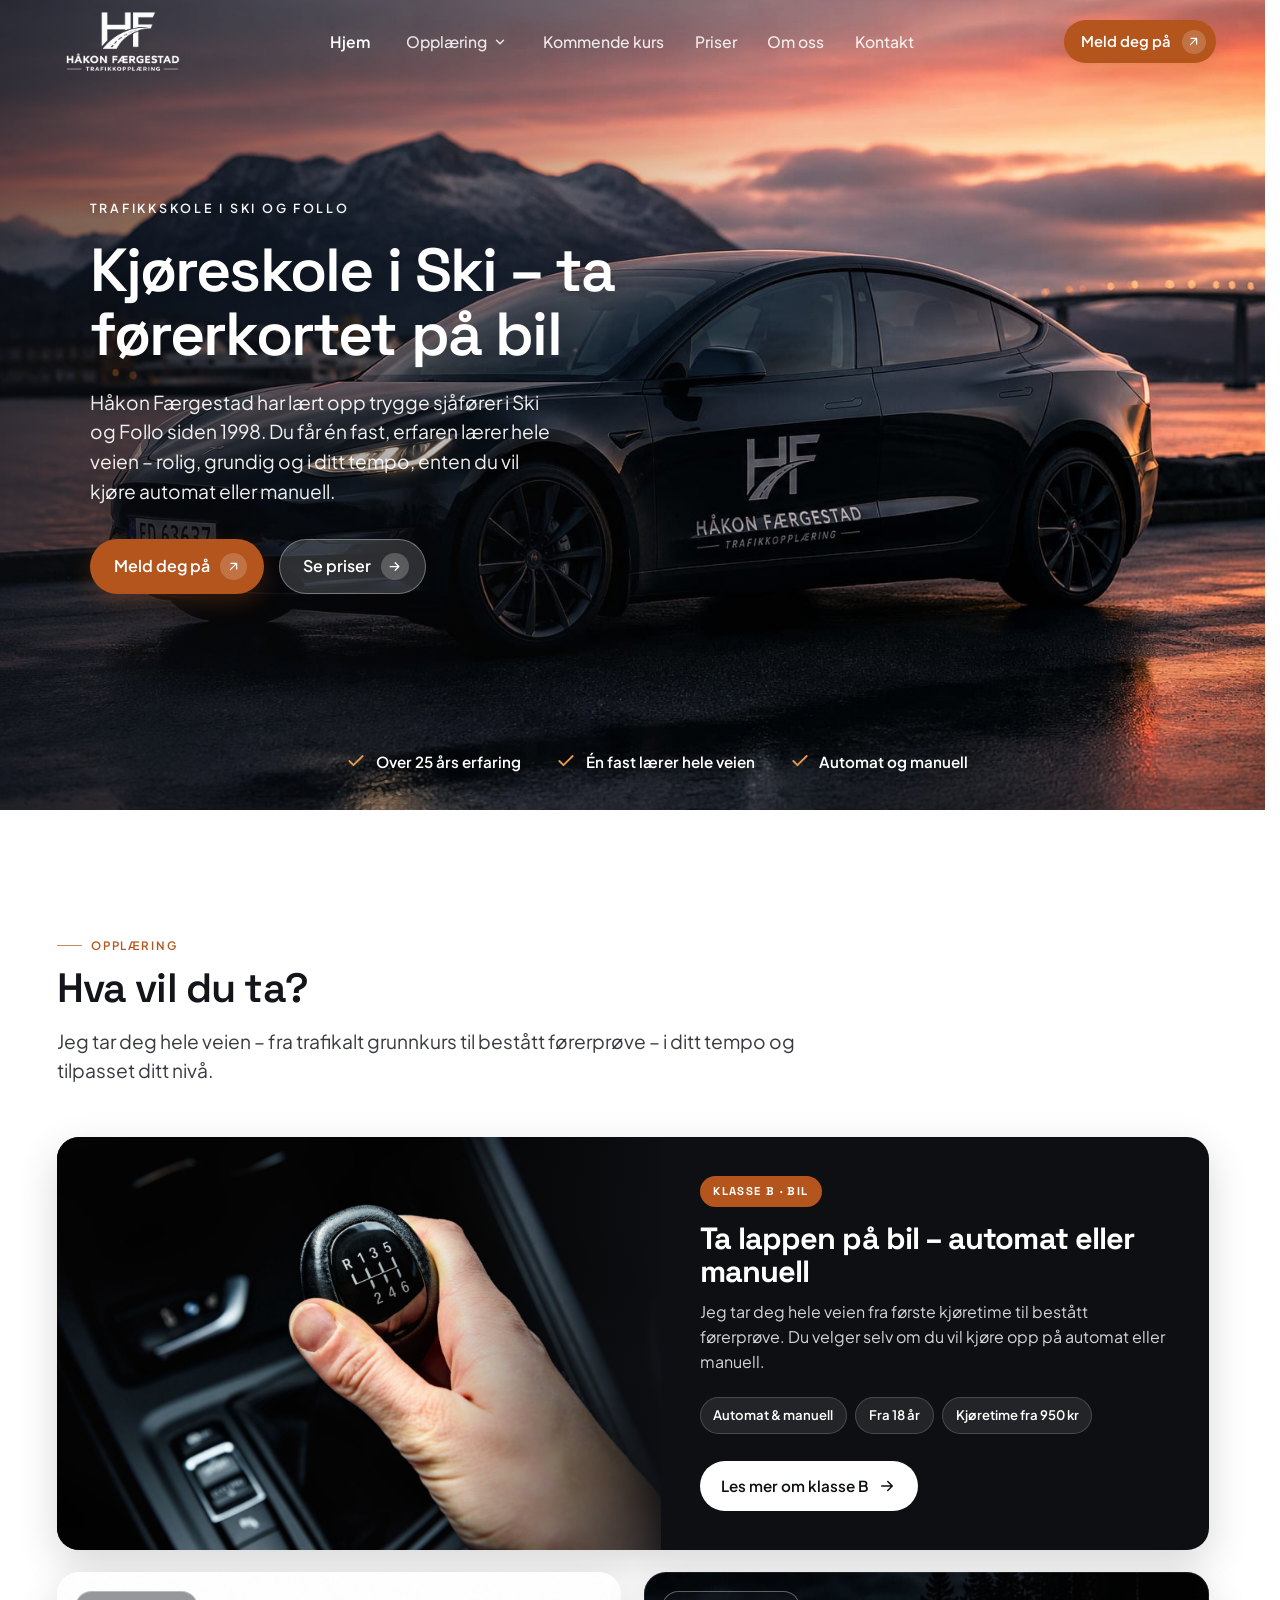
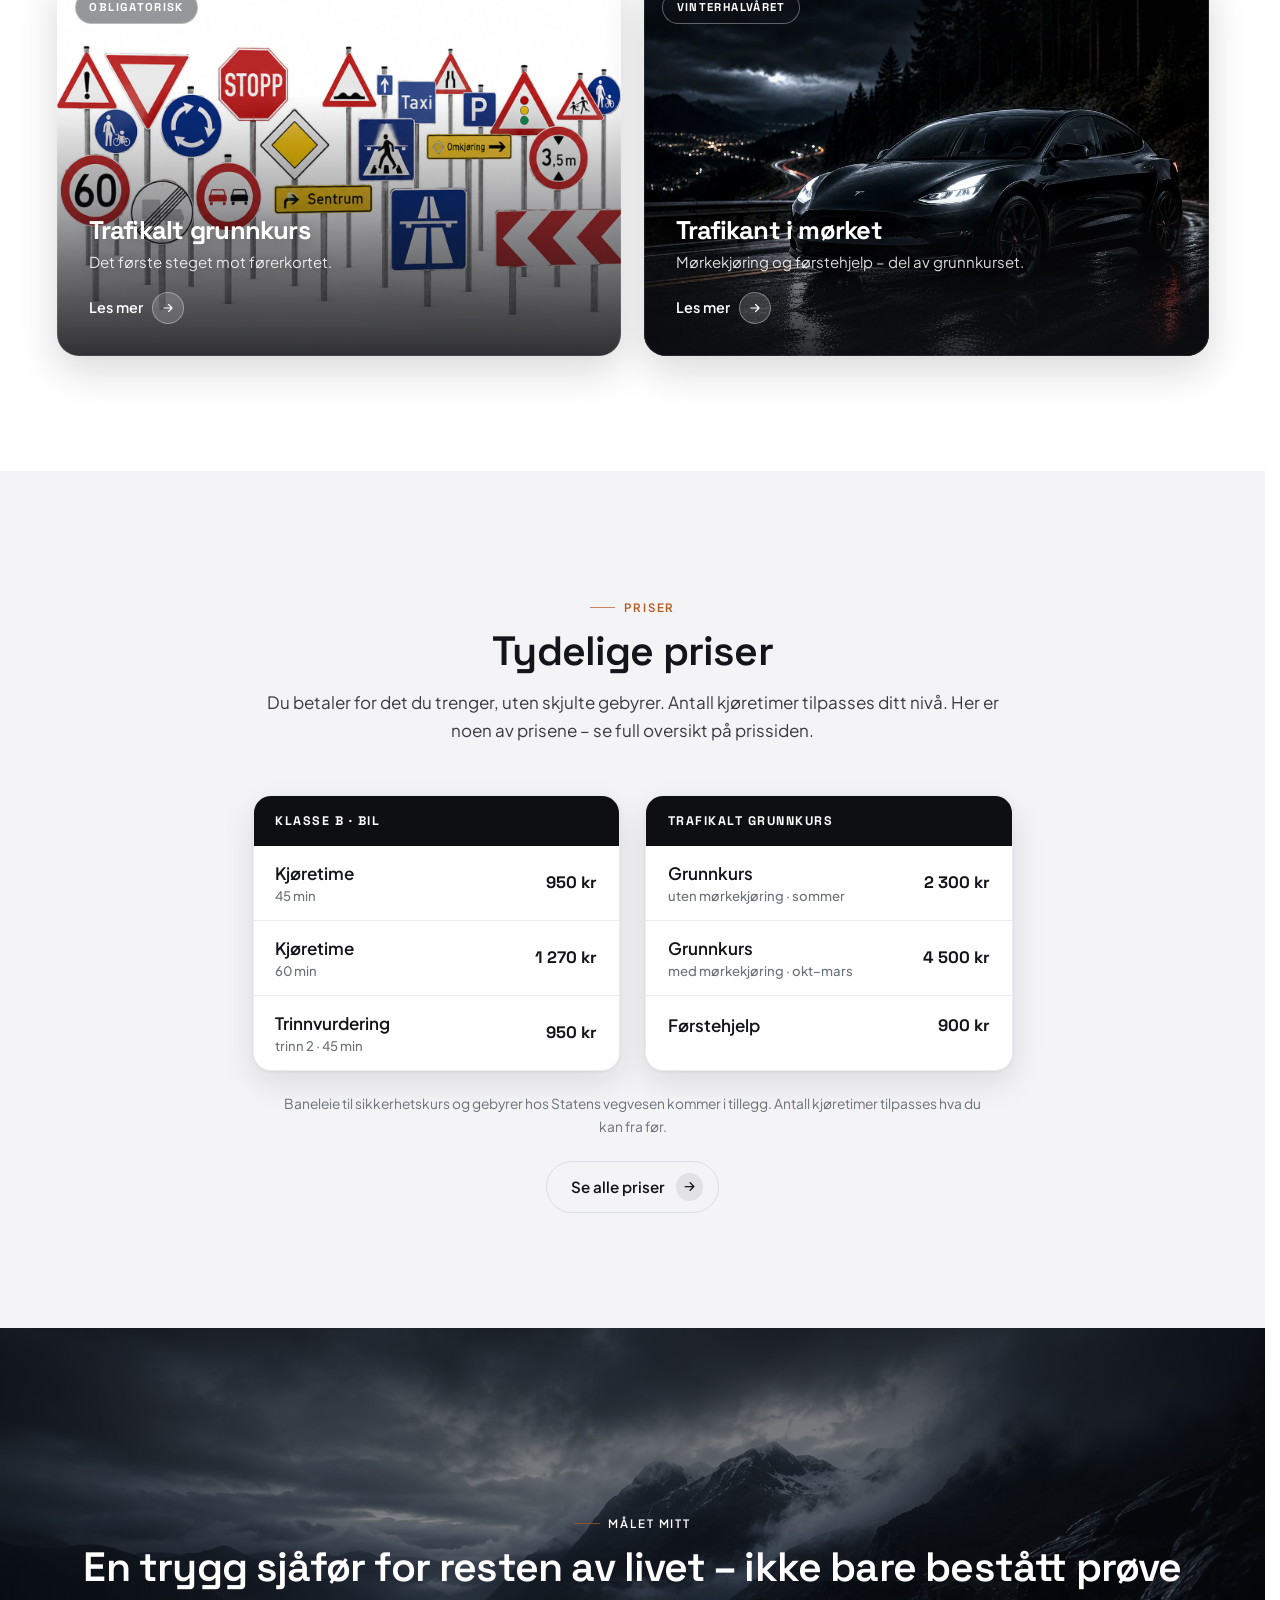
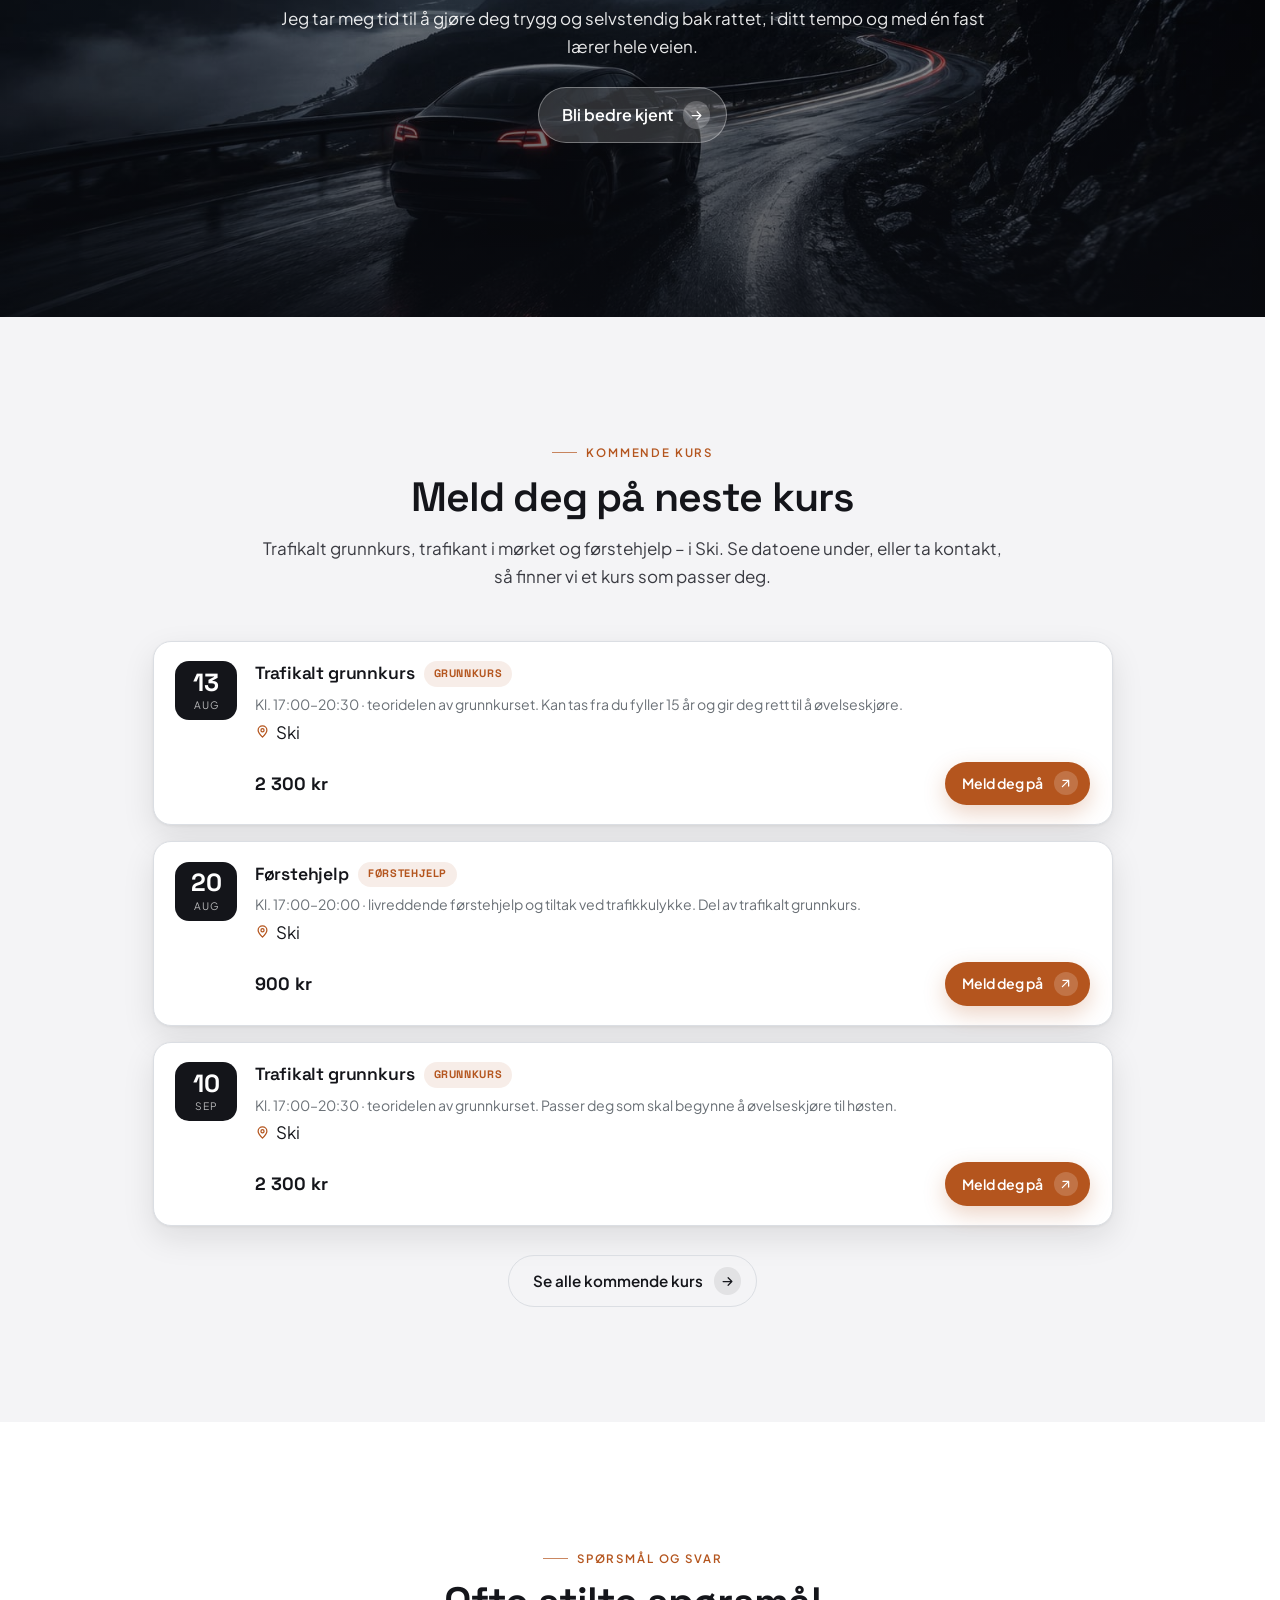
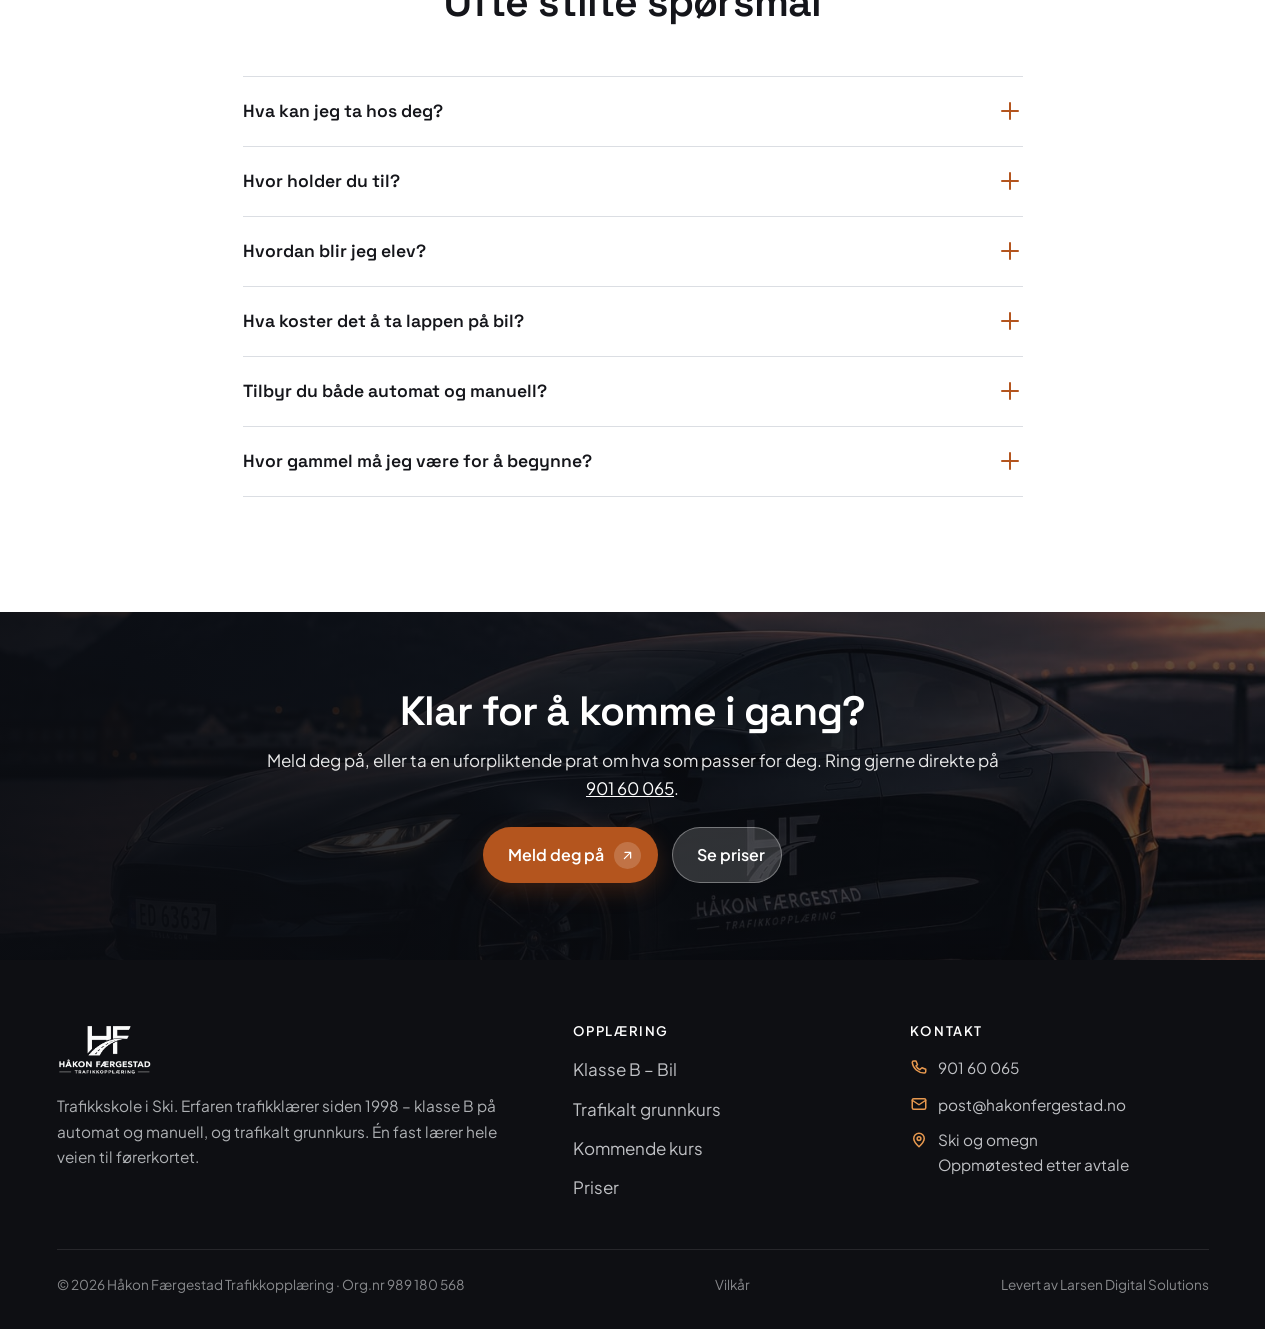
==== commit a407f227: "Forsiden: gjør statement-båndet høyere så Teslaen vises Co-Authored-By: Claude Opus 4.8 (1M context)" ====
--- a/index.html
+++ b/index.html
@@ -242,9 +242,9 @@
     </section>
 
     <!-- ===================== STATEMENT-BÅND ===================== -->
-    <section class="cta-band section--tight">
-      <div class="cta-band__bg" aria-hidden="true"><img decoding="async" loading="lazy" src="img/hf-bg.jpg" alt=""></div>
-      <div class="cta-band__scrim" aria-hidden="true" style="background:linear-gradient(180deg, rgba(11,13,18,.74) 0%, rgba(11,13,18,.64) 55%, rgba(11,13,18,.82) 100%)"></div>
+    <section class="cta-band section--tight" style="min-height:clamp(460px,46vw,640px);display:flex;align-items:center">
+      <div class="cta-band__bg" aria-hidden="true"><img decoding="async" loading="lazy" src="img/hf-bg.jpg" alt="" style="object-position:center 60%"></div>
+      <div class="cta-band__scrim" aria-hidden="true" style="background:linear-gradient(180deg, rgba(11,13,18,.62) 0%, rgba(11,13,18,.46) 48%, rgba(11,13,18,.74) 100%)"></div>
       <div class="container center">
         <span class="eyebrow eyebrow--center" style="color:#fff">Målet mitt</span>
         <h2 style="margin-top:.8rem">En trygg sjåfør for resten av livet – ikke bare bestått prøve</h2>
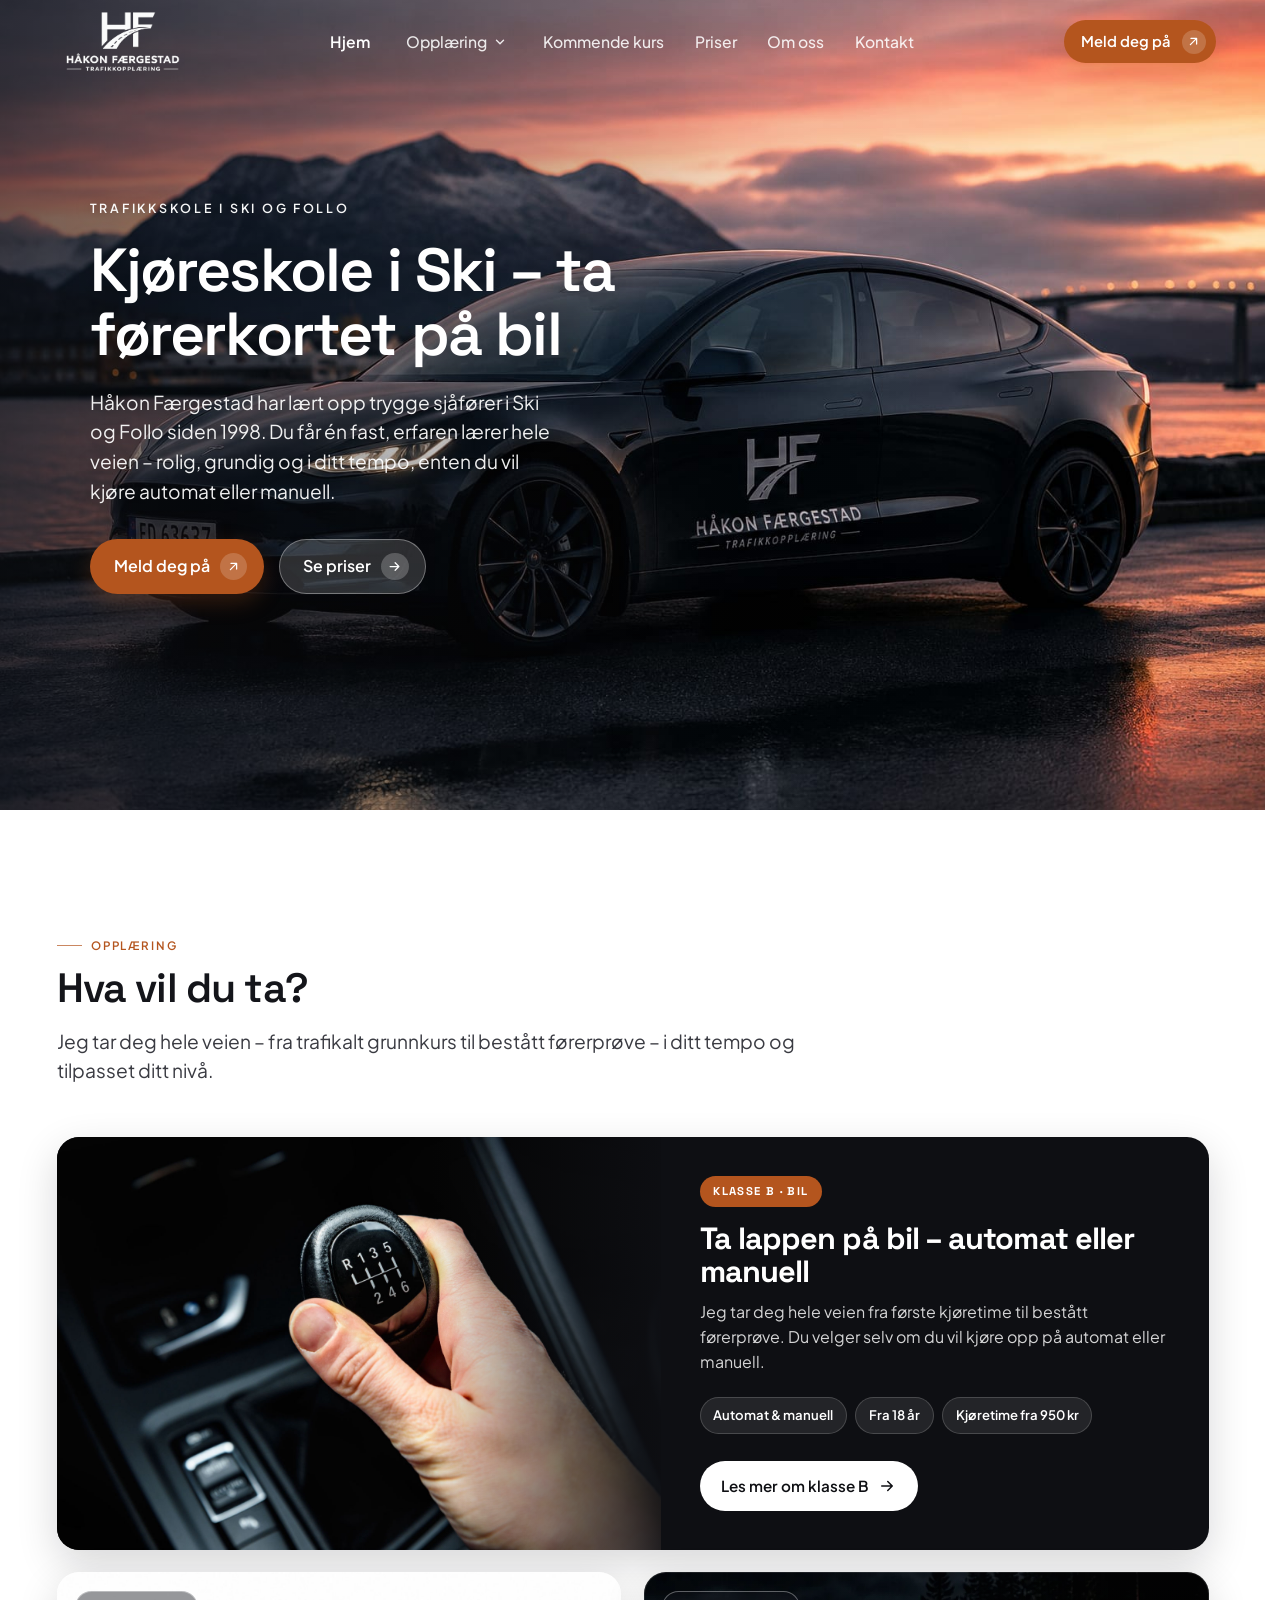
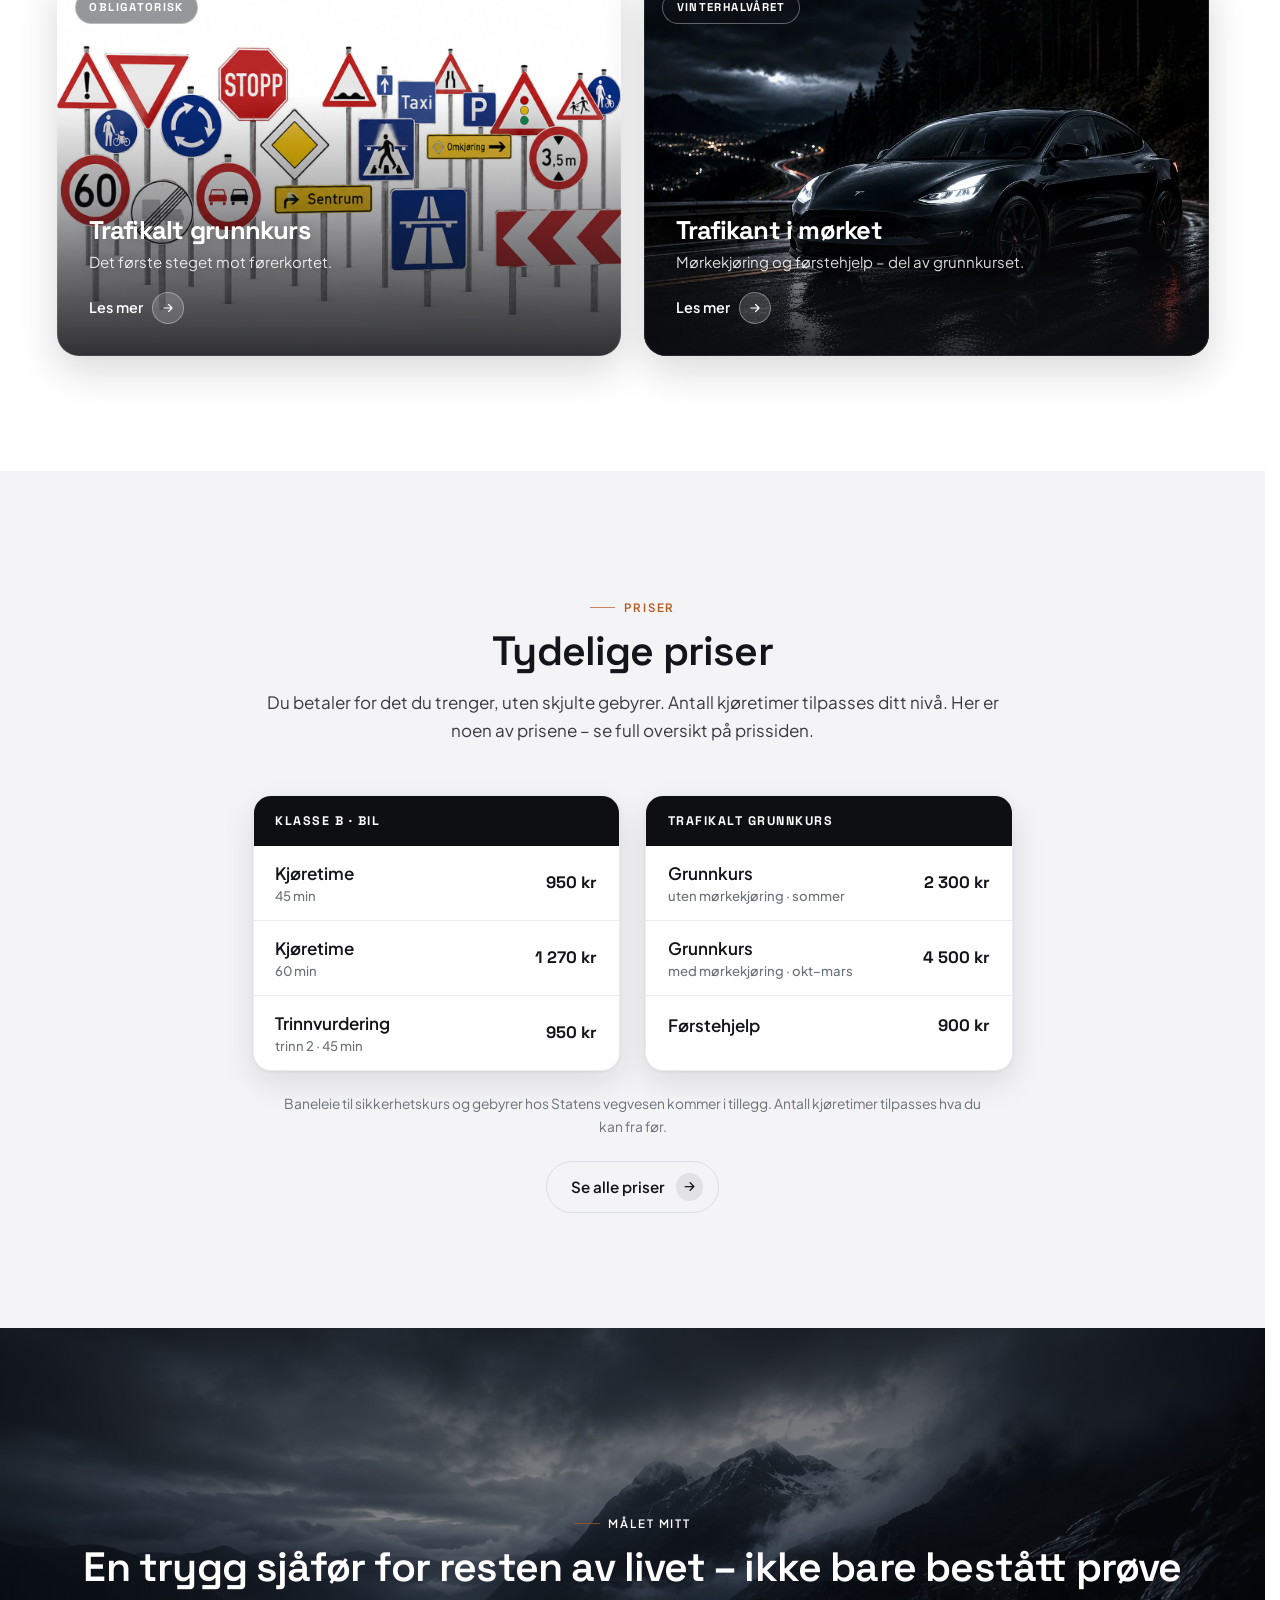
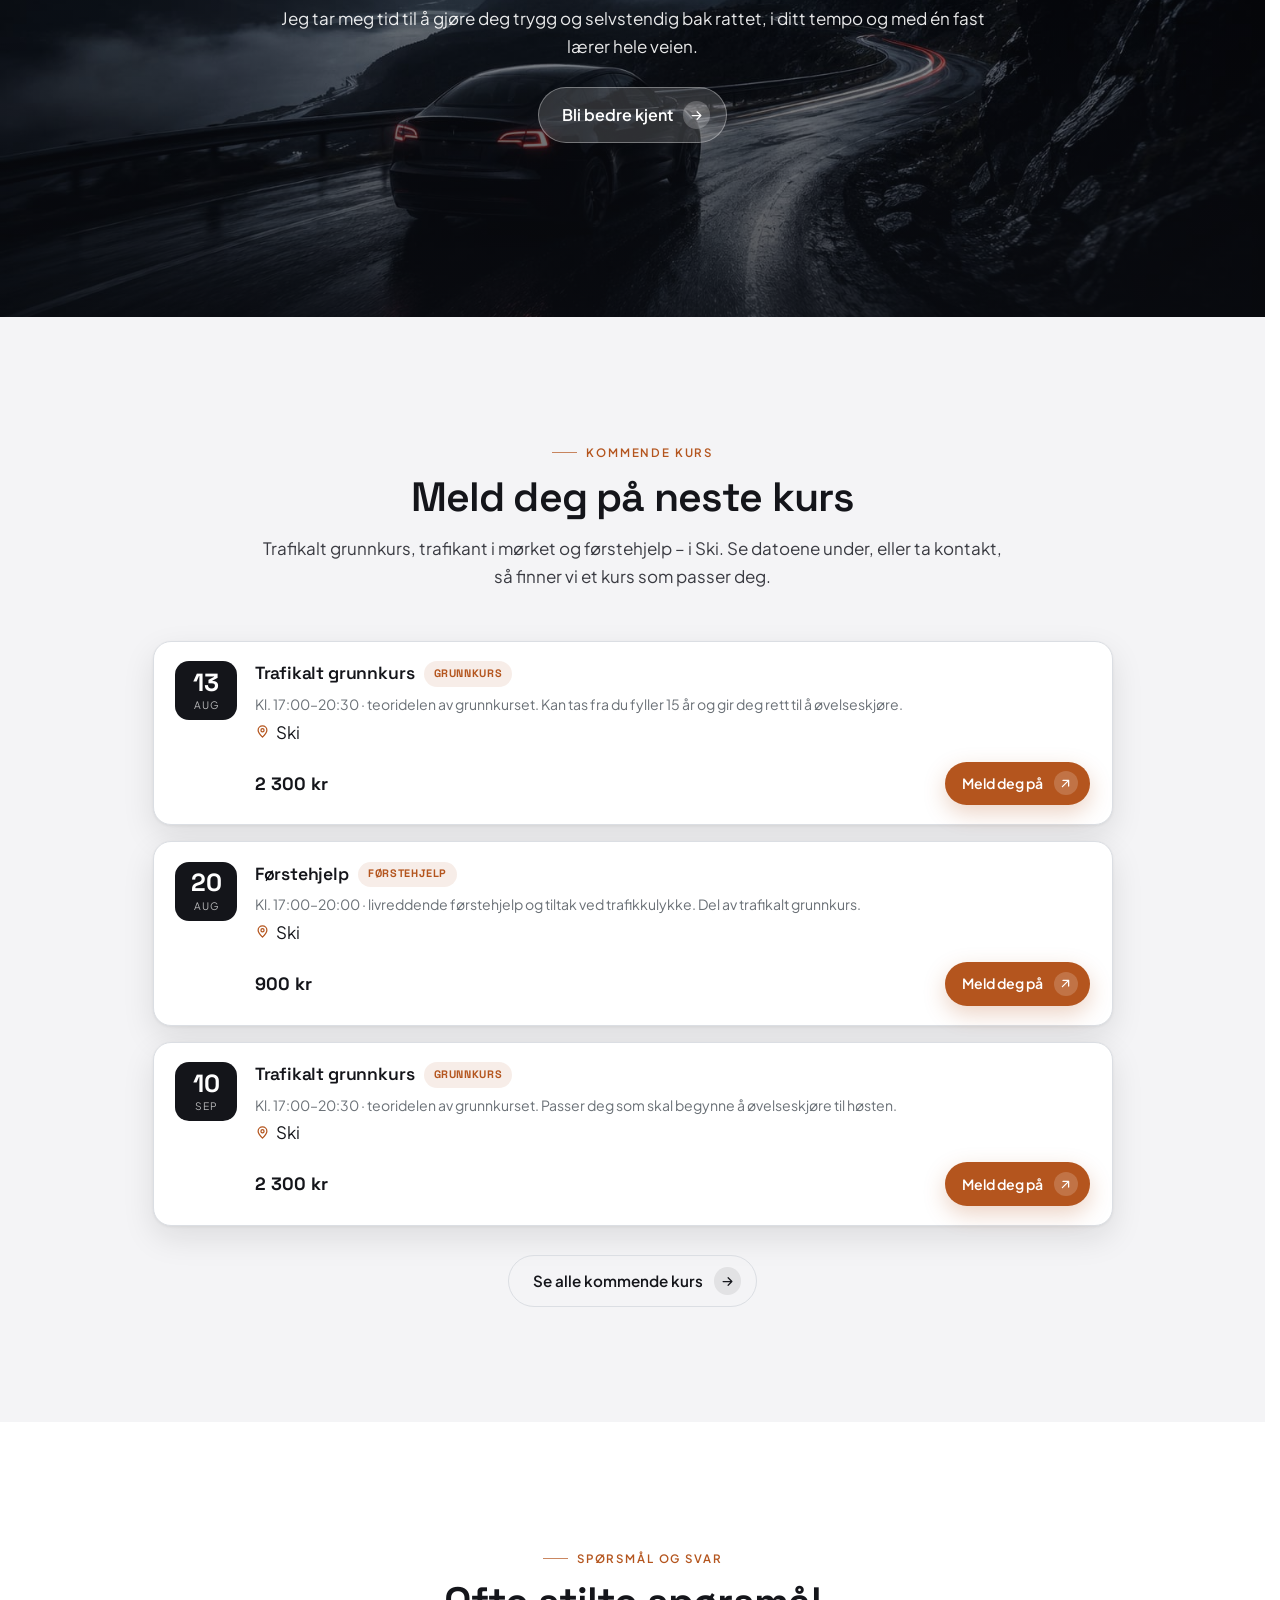
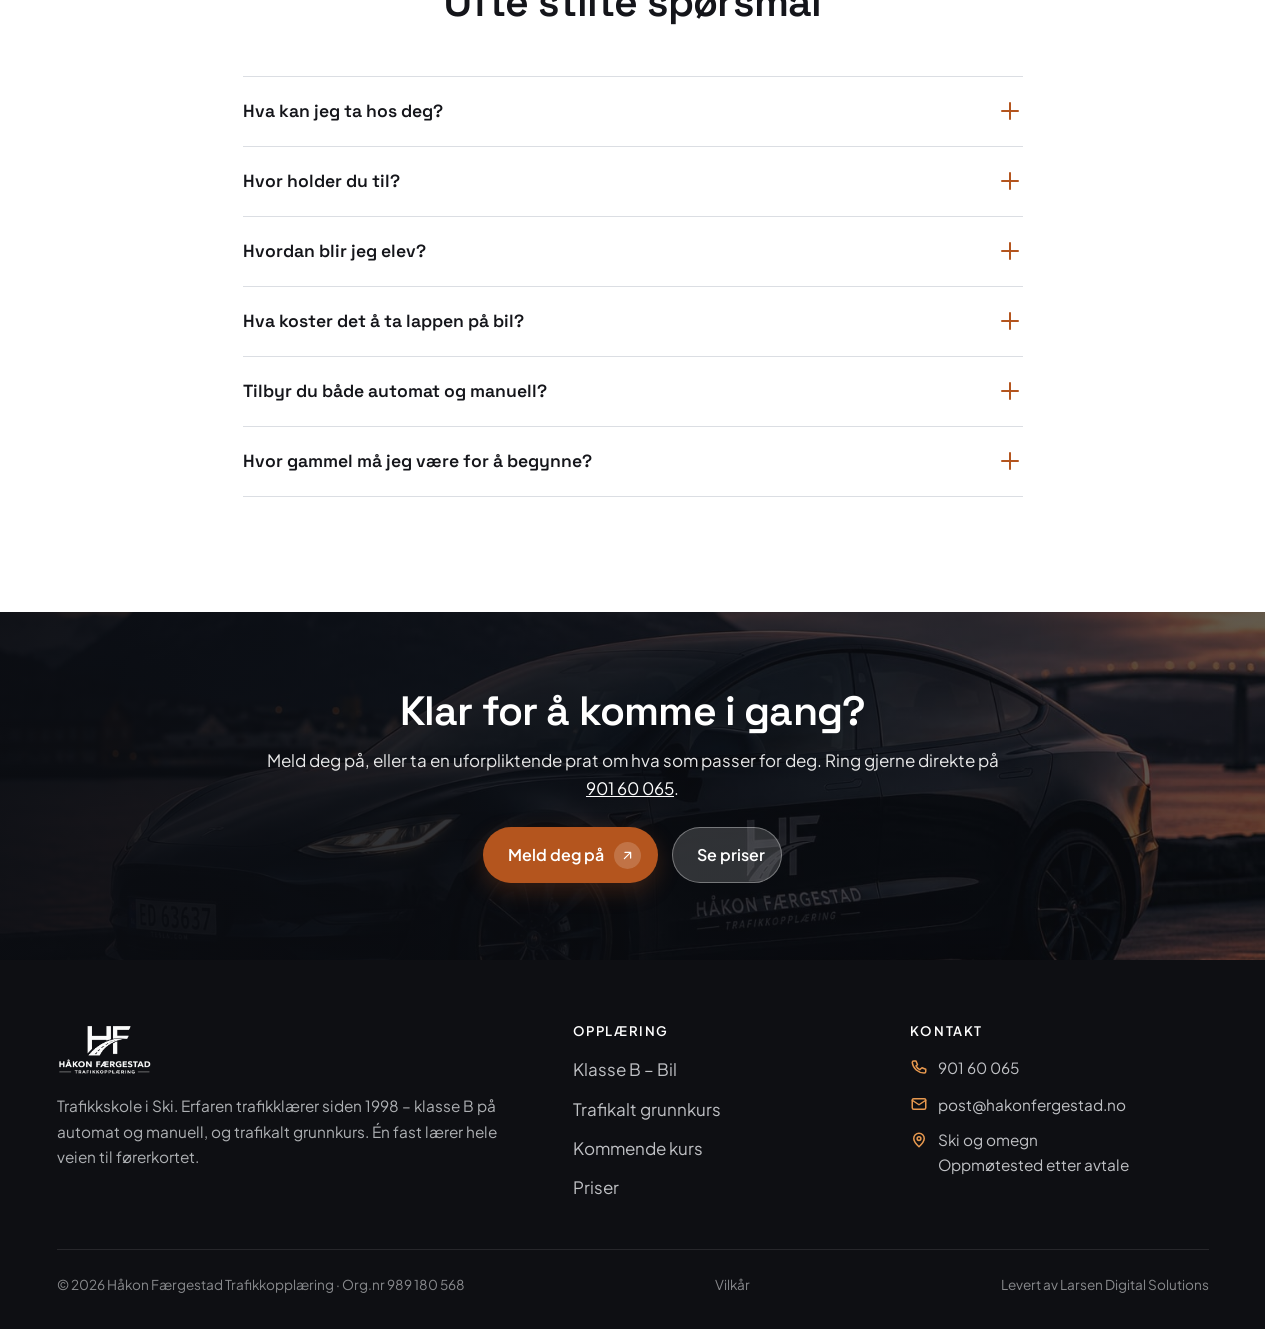
==== commit 89d8d234: "Forsiden: fjern hero-badgene Co-Authored-By: Claude Opus 4.8 (1M context) <noreply@anthropic.com>" ====
--- a/index.html
+++ b/index.html
@@ -159,11 +159,6 @@
             </a>
           </div>
         </div>
-        <div class="hero__badges">
-          <span class="hero__badge"><svg viewBox="0 0 24 24" fill="none" stroke="currentColor" stroke-width="2.2" stroke-linecap="round" stroke-linejoin="round" aria-hidden="true"><path d="m20 6-11 11-5-5"/></svg>Over 25 års erfaring</span>
-          <span class="hero__badge"><svg viewBox="0 0 24 24" fill="none" stroke="currentColor" stroke-width="2.2" stroke-linecap="round" stroke-linejoin="round" aria-hidden="true"><path d="m20 6-11 11-5-5"/></svg>Én fast lærer hele veien</span>
-          <span class="hero__badge"><svg viewBox="0 0 24 24" fill="none" stroke="currentColor" stroke-width="2.2" stroke-linecap="round" stroke-linejoin="round" aria-hidden="true"><path d="m20 6-11 11-5-5"/></svg>Automat og manuell</span>
-        </div>
       </div>
     </section>
 
